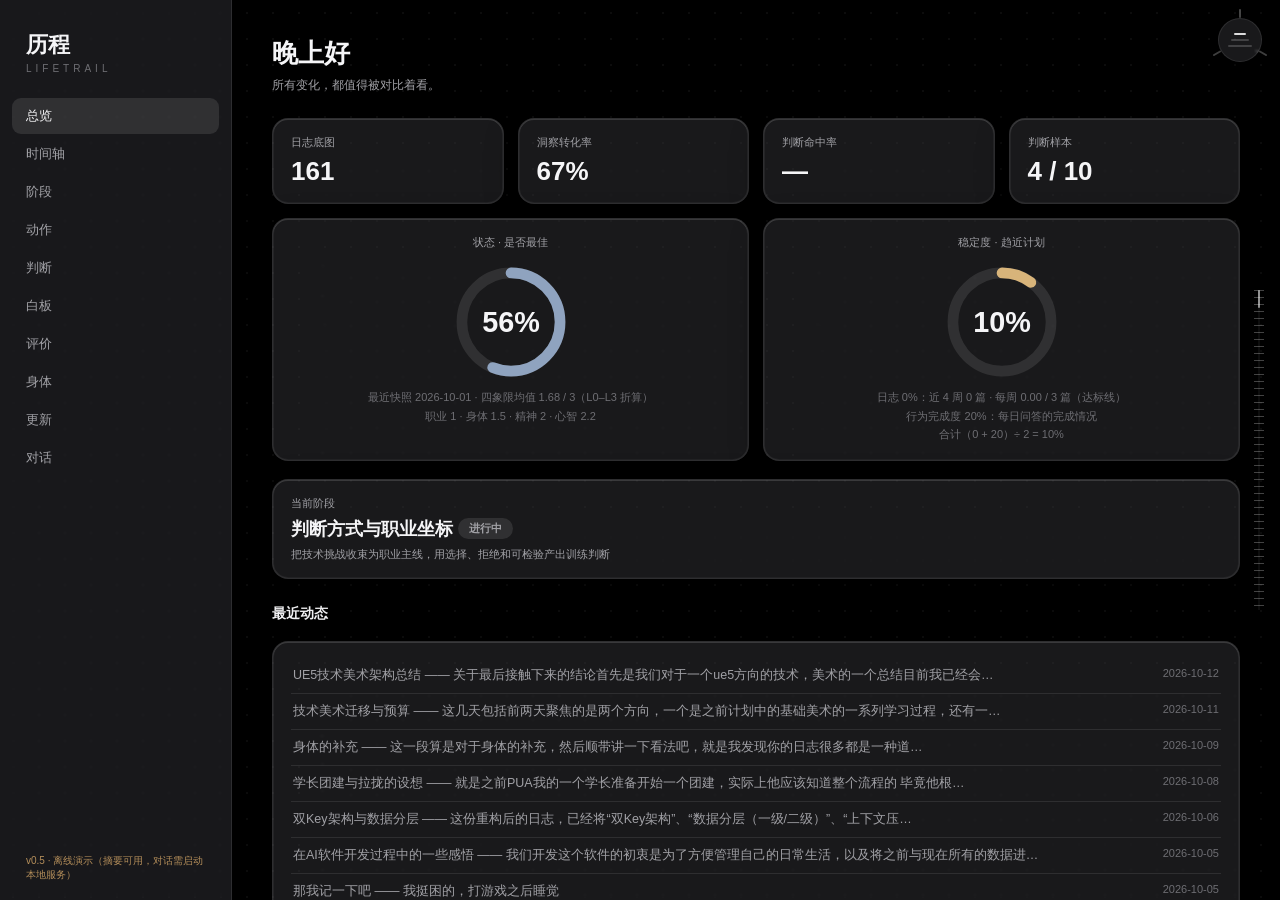
==== lifetrail-web/public/index.html @ ca753d70 "feat(日志): 新爬 2 篇入库，全站篇数 159→161 并同步索引与文档 新增 2026-10-11《技术美术迁移与预算》、2026-10-12《UE5技术美术架构总结》两篇（按库内格式重排，" ====
<!DOCTYPE html>
<html lang="zh-CN">
<head>
<meta charset="UTF-8">
<meta http-equiv="Cache-Control" content="no-cache, no-store, must-revalidate">
<meta http-equiv="Pragma" content="no-cache">
<meta http-equiv="Expires" content="0">
<title>历程 · LifeTrail</title>
<meta name="lt-token" content="__LIFETRAIL_TOKEN__">
<link rel="stylesheet" href="style.css?v=50">
</head>
<body>
<canvas class="sky-canvas" id="skyCanvas" aria-hidden="true"></canvas>
<div class="bg-shift"></div>
<div class="grid-bg"></div>
<svg width="0" height="0" style="position:absolute"><defs id="lg-defs"></defs></svg>

<div class="layout">
  <aside class="sidebar" data-glass data-radius="0" data-scale="10" data-band="22">
    <div class="brand"><h1>历程</h1><p>LIFETRAIL</p></div>
    <nav class="nav" id="nav">
      <button data-p="overview" class="on">总览</button>
      <button data-p="timeline">时间轴</button>
      <button data-p="stages">阶段</button>
      <button data-p="actions">动作</button>
      <button data-p="judgments">判断</button>
      <button data-p="plan">白板</button>
      <button data-p="review">评价</button>
      <button data-p="body">身体</button>
      <button data-p="updates">更新</button>
      <button data-p="chat">对话</button>
    </nav>
    <div class="foot">v0.5 · 纯本地数据</div>
  </aside>

  <main class="main">
    <section class="page on" id="p-overview">
      <h2 class="pt" id="greet">你好</h2>
      <p class="sub">所有变化，都值得被对比着看。</p>
      <div class="cards" style="margin-top:24px">
        <div class="card" data-glass><div class="k">日志底图</div><div class="v" id="stLogs">—</div></div>
        <div class="card" data-glass><div class="k">洞察转化率</div><div class="v" id="stAct">—</div></div>
        <div class="card" data-glass><div class="k">判断命中率</div><div class="v" id="stHit">—</div></div>
        <div class="card" data-glass><div class="k">判断样本</div><div class="v" id="stSmp">—</div></div>
      </div>
      <div class="gauges" style="margin-top:14px">
        <div class="card gauge" data-glass>
          <div class="k">状态 · 是否最佳</div>
          <div class="ring" id="ringState">—</div>
          <div class="sub" id="ringStateNote"></div>
        </div>
        <div class="card gauge" data-glass>
          <div class="k">稳定度 · 趋近计划</div>
          <div class="ring" id="ringStable">—</div>
          <div class="sub" id="ringStableNote"></div>
        </div>
      </div>
      <div class="card wide" data-glass id="stageCard"></div>
      <h3 class="sec">最近动态</h3>
      <div class="card wide" data-glass><ul class="recent" id="recent"></ul></div>
    </section>

    <section class="page" id="p-timeline">
      <h2 class="pt">时间轴</h2>
      <p class="sub">一年一格 · 点年份看大事件与年度变化（转折点见下方「全量分析」，红细刻度在「阶段」页的逐月图上）</p>
      <div class="bar">
        <button class="btn" id="btnImport" style="margin-left:auto">导入日志清单</button>
      </div>
      <div class="ruler-shell">
        <button class="scroll-arrow horizontal left" id="yearLeft" aria-label="向左查看年份"></button>
        <div class="card ruler-card" data-glass id="yearScroller"><div id="yearRuler"></div></div>
        <button class="scroll-arrow horizontal right" id="yearRight" aria-label="向右查看年份"></button>
      </div>
      <div class="legend">
        <span><i class="lg-band"></i>有记录年份（柱高=篇数）</span>
        <span><i class="lg-empty"></i>无记录年份</span>
        <span><i class="lg-now"></i>当前选中</span>
      </div>
      <div class="card wide" data-glass id="yearDetail"></div>

      <h3 class="sec">全量分析 · 8 个转折点</h3>
      <p class="sub" style="margin-bottom:12px">依据全部 <span data-lognum>161</span> 篇日志与 DLC 01–07 重排；红线＝结构性转折（有本人确认或硬事件），橙线＝过程性转折（以推断为主）。点任一条看该转折的时点、具体内容、原因与证据。</p>
      <div id="tpList" class="tp-list"></div>

      <h3 class="sec">逐条明细</h3>
      <div class="bar"><select id="yearSel"></select></div>
      <div id="timeline" class="card wide tl" data-glass></div>
    </section>

    <section class="page" id="p-stages">
      <h2 class="pt">阶段</h2>
      <div class="cards" style="margin-top:14px" id="stageStats"></div>

      <div class="card wide" data-glass>
        <div class="k" id="monthChartTitle">动态数量 · 逐月（2016–2026，左右滚动查看）</div>
        <div class="legend">
          <span><i class="lg-log"></i>日志</span>
          <span><i class="lg-act"></i>动作</span>
          <span><i class="lg-jdg"></i>判断</span>
          <span><i class="lg-tp-red"></i>转折点（红细线，可点）</span>
        </div>
        <div class="ruler-shell">
          <button class="scroll-arrow horizontal left" id="monthLeft" aria-label="向左查看月份"></button>
          <div class="chart-row">
            <div class="chart-yaxis" id="chartYAxis"></div>
            <div class="chart-scroll" id="monthScroller"><div id="chartMonthly"></div></div>
          </div>
          <button class="scroll-arrow horizontal right" id="monthRight" aria-label="向右查看月份"></button>
        </div>
      </div>

      <div class="card wide" data-glass>
        <div class="k">状态变化 · 四象限快照（L0–L3）</div>
        <div class="legend" id="snapLegend"></div>
        <div id="chartSnapshot" class="chart"></div>
        <div class="k" style="margin-top:18px">MBTI · 四维度变化（0=不偏此极，1=明显偏此极；推断）</div>
        <div class="legend" id="mbtiLegend"></div>
        <div id="chartMbti" class="chart"></div>
        <div id="mbtiNote"></div>
        <div class="k" style="margin-top:8px;color:var(--t3)">框架：Human 3.0 四象限（L0–L3）· MBTI（自我描述）。</div>
        <div id="snapBasis"></div>
      </div>

      <div class="card wide" data-glass>
        <div class="k">发展阶段模型 · <span id="stageCount">11</span> 个可核验阶段</div>
        <p class="sub" style="margin-top:6px">按 <span data-lognum>161</span> 篇原始日志与补回图片重新划分；每段列出关键证据、真正变化、尚未完成与解释边界。</p>
        <div id="stageTheory" style="margin-top:12px"></div>
      </div>

      <div class="card wide form" data-glass>
        <input id="stName" placeholder="阶段名称，如：职业定位 60 天">
        <input id="stPurpose" placeholder="这个阶段的目的（一句话）">
        <button class="btn primary" id="stAdd">建立阶段（同时结束当前阶段）</button>
      </div>
      <div id="stageList"></div>
    </section>

    <section class="page" id="p-actions">
      <h2 class="pt">动作</h2>
      <p class="sub">练手 · 做了什么，以及有没有留下可检验的痕迹</p>
      <div class="card wide form" data-glass>
        <input id="acContent" placeholder="一个可完成、有可见痕迹的动作">
        <input id="acTrace" placeholder="可见痕迹（链接 / 截图说明 / 结果一句话）">
        <input id="acSource" placeholder="来源洞察（日志 ID，可留空）" style="max-width:240px">
        <button class="btn primary" id="acAdd">记录动作</button>
      </div>
      <div id="actionList"></div>
    </section>

    <section class="page" id="p-judgments">
      <h2 class="pt">判断台账</h2>
      <p class="sub">只列有出处的“问题 / 决定 / 实际”，不做结果对错评分</p>
      <div class="card wide form" data-glass>
        <input id="jdQ" placeholder="要判断的问题">
        <input id="jdD" placeholder="我的决定">
        <input id="jdP" placeholder="预测会发生什么（先写预测，后回填结果）">
        <button class="btn primary" id="jdAdd">立一条判断</button>
      </div>
      <div id="jdList"></div>
    </section>

    <section class="page" id="p-body">
      <h2 class="pt">身体</h2>
      <p class="sub">锻炼部位、目的需求与作息 · 依据：本人 2026-10-03 确认（DLC 05）+ 2026-10-01 日志</p>

      <div class="cards" style="margin-top:24px">
        <div class="card" data-glass><div class="k">起点</div><div class="v" style="font-size:22px">2025-12</div><div class="sub" style="margin-top:4px">大转变后开始规律运动</div></div>
        <div class="card" data-glass><div class="k">当前等级</div><div class="v" style="font-size:22px">L1–L2</div><div class="sub" style="margin-top:4px">够用，未主动优化</div></div>
        <div class="card" data-glass><div class="k">作息</div><div class="v" style="font-size:22px">1 点前睡</div><div class="sub" style="margin-top:4px">睡够但偏晚</div></div>
        <div class="card" data-glass><div class="k">精力</div><div class="v" style="font-size:22px">还可以</div><div class="sub" style="margin-top:4px">不吸烟、不饮酒</div></div>
      </div>

      <div class="card wide" data-glass>
        <div class="k">锻炼部位 · 对应目标</div>
        <div style="margin-top:8px;font-size:12.5px">
          <div style="display:flex;gap:14px;padding:9px 2px;border-bottom:1px solid var(--line)">
            <b style="color:var(--t1);font-weight:600;min-width:72px">肩 · 背</b>
            <span style="color:var(--t2)">练肩膀与背部 —— 改善体态与线条</span>
          </div>
          <div style="display:flex;gap:14px;padding:9px 2px;border-bottom:1px solid var(--line)">
            <b style="color:var(--t1);font-weight:600;min-width:72px">面部</b>
            <span style="color:var(--t2)">瘦脸 —— 外观目标</span>
          </div>
          <div style="display:flex;gap:14px;padding:9px 2px">
            <b style="color:var(--t1);font-weight:600;min-width:72px">脊柱</b>
            <span style="color:var(--t2)">治好脊柱侧弯 —— 健康诉求（诊断与进度待跟踪）</span>
          </div>
        </div>
      </div>

      <div class="card wide" data-glass>
        <div class="k">常见动作</div>
        <div style="margin-top:10px;display:flex;flex-wrap:wrap;gap:8px">
          <span style="display:inline-flex;padding:5px 12px;border:1px solid var(--line-t1);border-radius:999px;font-size:12px;color:var(--t1)">飞鸟</span>
          <span style="display:inline-flex;padding:5px 12px;border:1px solid var(--line-t1);border-radius:999px;font-size:12px;color:var(--t1)">背部拉伸</span>
          <span style="display:inline-flex;padding:5px 12px;border:1px solid var(--line-t1);border-radius:999px;font-size:12px;color:var(--t1)">肱二头顺势带动背部</span>
          <span style="display:inline-flex;padding:5px 12px;border:1px solid var(--line-t1);border-radius:999px;font-size:12px;color:var(--t1)">吊单杠</span>
        </div>
        <p class="sub" style="margin-top:12px">当前频率：每天约四组飞鸟，动作偏单一。</p>
      </div>

      <div class="card wide" data-glass>
        <div class="k">目的 · 需求</div>
        <div style="margin-top:8px;font-size:12.5px">
          <div style="display:flex;gap:14px;padding:9px 2px;border-bottom:1px solid var(--line)">
            <b style="color:var(--t1);font-weight:600;min-width:72px">直接目的</b>
            <span style="color:var(--t2)">练肩背、瘦脸、改善脊柱侧弯</span>
          </div>
          <div style="display:flex;gap:14px;padding:9px 2px;border-bottom:1px solid var(--line)">
            <b style="color:var(--t1);font-weight:600;min-width:72px">根本需求</b>
            <span style="color:var(--t2)">身体目前很重要；但它处于“够用”状态，支撑不了更高强度的职业突破</span>
          </div>
          <div style="display:flex;gap:14px;padding:9px 2px">
            <b style="color:var(--t1);font-weight:600;min-width:72px">优化方向</b>
            <span style="color:var(--t2)">60 天建议（待验证）：23:30 前睡、7:30 起；运动改为飞鸟 + 深蹲 + 快走，每天 20 分钟</span>
          </div>
        </div>
      </div>

      <div class="card wide" data-glass>
        <div class="k">训练建议 · AI 建议（待本人确认）</div>
        <div style="margin-top:8px;font-size:12.5px">
          <div style="display:flex;gap:14px;padding:9px 2px;border-bottom:1px solid var(--line)">
            <b style="color:var(--t1);font-weight:600;min-width:72px">优先级</b>
            <span style="color:var(--t2)">脊柱侧弯 &gt; 肩背 &gt; 瘦脸 / 水肿 —— 健康问题排在两个外观目标之前</span>
          </div>
          <div style="display:flex;gap:14px;padding:9px 2px;border-bottom:1px solid var(--line)">
            <b style="color:var(--t1);font-weight:600;min-width:72px">脊柱</b>
            <span style="color:var(--t2)">先拍片拿到 Cobb 角，再定训练方案；2026-10-09 评论提到肩胛骨外翻右臂，可能与侧弯相关，别用“练得更多”替代诊断</span>
          </div>
          <div style="display:flex;gap:14px;padding:9px 2px;border-bottom:1px solid var(--line)">
            <b style="color:var(--t1);font-weight:600;min-width:72px">训练</b>
            <span style="color:var(--t2)">把“每天四组飞鸟”改为每周三次、以拉为主（划船 / 引体 / 面拉）、渐进加阻；保留吊单杠与背部拉伸，补深蹲与快走</span>
          </div>
          <div style="display:flex;gap:14px;padding:9px 2px;border-bottom:1px solid var(--line)">
            <b style="color:var(--t1);font-weight:600;min-width:72px">作息饮食</b>
            <span style="color:var(--t2)">水肿先降钠、早睡（23:30 前）；每餐一掌心蛋白 + 半盘蔬菜；肌酸可按 3–5 g/天补充（10-09 已提到要买）</span>
          </div>
          <div style="display:flex;gap:14px;padding:9px 2px">
            <b style="color:var(--t1);font-weight:600;min-width:72px">度量</b>
            <span style="color:var(--t2)">每周记体重 / 腰围 / 引体最大次数，用数据判断有没有效；瘦脸无局部减脂，只能整体降脂</span>
          </div>
        </div>
        <p class="sub" style="margin-top:10px">来源：2026-10-01《human3.0建议》60 天指南 + 2026-10-09《身体的补充》+ DLC05；为 AI 建议，未经本人确认，非事实。</p>
      </div>

      <div class="card wide" data-glass>
        <div class="k">待确认</div>
        <ul class="recent" style="margin-top:8px">
          <li><span>锻炼地点（家 / 健身房 / 公园）暂无记录</span></li>
          <li><span>脊柱侧弯的诊断与改善进度是否要持续跟踪</span></li>
          <li><span>作息与运动频率属动态信息，回答前需重新确认</span></li>
        </ul>
      </div>
    </section>

    <section class="page" id="p-review">
      <h2 class="pt">评价</h2>
      <p class="sub">一份不客气的体检报告 · 依据全部 <span data-lognum>161</span> 篇日志与 DLC 01–08 全量分析（AI 综合，非自评）</p>

      <h3 class="sec">最新评价 · 随日志更新</h3>
      <div id="revLatest"></div>

      <div class="rev-hero card wide" data-glass id="revHero"></div>

      <h3 class="sec">六维刻度 · 点维度切换</h3>
      <div id="revMeters"></div>

      <h3 class="sec">十年产出 · 粒子星图</h3>
      <div class="card wide rev-canvas-card">
        <canvas id="revCanvas" width="1040" height="230"></canvas>
        <div class="sub" id="revCanvasNote">每一颗粒子 = 一篇日志；横向位置 = 写下它的月份。把鼠标移进去，它们会躲开。</div>
      </div>

      <h3 class="sec">七条锐评 · 点开看全文</h3>
      <div id="revCritiques" class="rev-critiques"></div>

      <h3 class="sec">结语</h3>
      <div class="card wide rev-outro" data-glass id="revOutro"></div>
    </section>

    <section class="page" id="p-plan">
      <h2 class="pt">白板</h2>
      <p class="sub">按白板分开管理，每块白板各自存一份 md 供 AI 直接读取（<span id="boardDir">data/boards</span>）。拖动便签可换列，也可插到某一列中间——虚框停在哪就落在哪，后面的便签自动往下让；把白板标签或便签拖到下面两个区域，即可改名 / 编辑或删除；点带 ▾ 的便签展开参考要点，改动会即时写回文件。</p>

      <div class="board-bar">
        <div class="board-tabs" id="boardTabs"></div>
        <div class="board-new">
          <input id="boardNewName" placeholder="新白板名称，如：作品集白板">
          <button class="btn primary" type="button" id="boardNew">＋ 新建白板</button>
        </div>
      </div>

      <form class="bar plan-add" id="planAddForm">
        <span class="sub" id="planCount"></span>
        <input id="planNew" placeholder="新便签：写一件事，回车贴到白板上">
        <div class="drop-zone" id="dropEdit" title="把白板标签或便签拖到这里：白板改名 / 便签重命名与编辑">拖到这儿 · 重命名 / 编辑</div>
        <div class="drop-zone danger" id="dropDel" title="把白板标签或便签拖到这里：删除">拖到这儿 · 删除</div>
        <button class="btn primary" type="submit">＋ 贴上</button>
      </form>

      <div class="wall" id="planWall"></div>
    </section>

    <section class="page" id="p-updates">
      <h2 class="pt">更新</h2>
      <p class="sub">每次对站点与数据的改动索引 · 按时间倒序</p>
      <div id="updateList"></div>
    </section>

    <section class="page" id="p-chat">
      <div class="chat-head">
        <div>
          <h2 class="pt">对话</h2>
          <p class="sub">基于全部日志的证据检索、长期记忆与分析；日志中的文字只作为资料，不会被当作系统指令。</p>
        </div>
        <span class="chat-status" id="chatStatus">正在连接本地接口…</span>
      </div>

      <div class="chat-layout">
        <div class="card chat-main" data-glass>
          <div class="chat-messages" id="chatMessages"></div>
          <form class="chat-composer" id="chatForm">
            <textarea id="chatInput" rows="3" placeholder="问一段经历、寻找反复模式，或输入“记住：……”建立长期记忆"></textarea>
            <div class="chat-actions">
              <span class="sub">Enter 发送 · Shift+Enter 换行</span>
              <button class="btn" type="button" id="chatAnalyze">分析当前对话</button>
              <button class="btn primary" type="submit" id="chatSend">发送</button>
            </div>
          </form>
        </div>

        <aside class="chat-side">
          <div class="card" data-glass>
            <div class="panel-title">模型接入 <span class="badge" id="aiMode">—</span></div>
            <div class="mode-switch" id="aiModeSwitch" role="tablist" aria-label="模型开关">
              <button type="button" data-mode="off">关闭</button>
              <button type="button" data-mode="local">本地</button>
              <button type="button" data-mode="external">外接</button>
            </div>
            <p class="tiny" id="aiHint" style="margin-top:9px"></p>
            <div class="deep-off" id="deepOffRow" hidden>
              <button class="btn full" id="deepOffBtn">彻底关闭 · 卸载本地模型</button>
              <p class="tiny" id="deepOffNote"></p>
            </div>
            <div id="aiFields">
              <label>接口类型<select id="aiAdapter"><option value="responses">OpenAI Responses</option><option value="chat-completions">OpenAI-compatible</option></select></label>
              <label>接口地址<input id="aiBaseUrl" placeholder="https://api.openai.com/v1/responses"></label>
              <label>模型<input id="aiModel" placeholder="填写服务实际支持的模型 ID"></label>
              <label>API Key<input id="aiKey" type="password" autocomplete="new-password" placeholder="留空则保留已有 Key"></label>
              <p class="tiny">「本地」与「外接」各存一套，切换时互不覆盖。「关闭」后不调用任何模型，对话只返回本地日志证据。</p>
              <p class="tiny">Key 仅发给本机服务并保存在本地配置文件，不进入浏览器存储，也不会在接口响应中返回。</p>
              <button class="btn primary full" id="aiSave">保存并测试连接</button>
            </div>
          </div>
          <div class="card" data-glass>
            <div class="panel-title">长期记忆 <span class="badge" id="memoryCount">0</span></div>
            <form class="memory-add" id="memoryForm"><input id="memoryInput" placeholder="需要长期保留的事实或偏好"><button class="btn" type="submit">记住</button></form>
            <div id="memoryList" class="memory-list"></div>
          </div>
          <div class="card" data-glass>
            <div class="panel-title">模型简报 <span class="badge" id="briefLen">—</span></div>
            <p class="tiny">对话时注入给模型的精简摘要（约 1500–2500 字，取代原先 2.8 万字的整库）。模型每次回答后会自己改写它，你也可以在这里直接改。</p>
            <textarea id="briefText" class="brief-text" placeholder="载入中…"></textarea>
            <div class="chat-actions" style="margin-top:8px">
              <span class="sub" id="briefNote"></span>
              <button class="btn" type="button" id="briefSave">保存简报</button>
            </div>
          </div>
        </aside>
      </div>
    </section>
  </main>
  <div class="knob-shell">
    <i class="tick"></i><i class="tick"></i><i class="tick"></i>
    <button class="speed-knob" id="speedKnob" data-glass data-radius="22" data-band="12" data-scale="14" aria-label="背景倍速 1x / 2x / 4x / 天光主题">
      <span class="on"></span><span></span><span></span>
    </button>
  </div>
  <div class="scale-bar" id="scaleBar" role="slider" aria-label="页面滚动刻度条"
       aria-valuemin="0" aria-valuemax="100" aria-valuenow="0" tabindex="0">
    <div class="track" id="scaleTrack">
      <div class="thumb" id="scaleThumb"></div>
    </div>
  </div>
</div>

<div class="tp-mask" id="tpMask" hidden>
  <div class="tp-modal" id="tpModal">
    <button class="tp-x" id="tpClose" aria-label="关闭">×</button>
    <div id="tpBody"></div>
  </div>
</div>

<div class="modal-mask" id="noteModal" hidden>
  <div class="modal" role="dialog" aria-modal="true" aria-label="贴一张便签">
    <div class="modal-h" id="noteModalHead">贴一张便签</div>
    <label class="modal-lb" for="noteTitle">主题</label>
    <input id="noteTitle" placeholder="一句话说清这件事">
    <label class="modal-lb" for="noteBody">内容</label>
    <textarea id="noteBody" rows="6" placeholder="展开写：背景、要做的事、判断依据…（Ctrl+Enter 贴上）"></textarea>
    <div class="modal-foot">
      <span class="sub" id="noteModalHint"></span>
      <button class="btn" type="button" id="noteCancel">取消</button>
      <button class="btn primary" type="button" id="noteConfirm">贴上</button>
    </div>
  </div>
</div>

<script src="glass.js?v=9"></script>
<script src="sky.js?v=3"></script>
<script src="app.js?v=78"></script>
</body>
</html>
---- lifetrail-web/public/style.css ----
:root{
  /* ==================== 主题变量层 · 换肤只改这一段 ==================== */

  /* ---- 文字 · 三阶浓度 ---- */
  --t1:#F5F5F7;   /* 主：标题、正文 */
  --t2:#A1A1A6;   /* 次：卡片标题、说明 */
  --t3:#6E6E73;   /* 弱：标签、脚注、占位符 */

  /* ---- 底色与「黑烟玻璃」 ---- */
  --bg:#000;                        /* 页面底色 */
  --smoke:#FFF;                     /* 会呼吸的那层白烟（浓度在 .bg-shift 的 keyframes 里） */
  --grid-dot:rgba(255,255,255,.9);  /* 点阵纹理的点色（整层再乘 opacity .05） */
  --glass:rgba(60,60,66,.42);       /* 卡片 / 弹框的磨砂底 */
  --glass-side:rgba(56,56,62,.44);  /* 侧栏磨砂底 */
  --glass-deep:rgba(78,78,86,.52);  /* 更深一档的面板（倍速旋钮等） */
  --glass-deep-hover:rgba(78,78,86,.5); /* 列表行悬停时的深色磨砂底 */
  --panel:rgba(38,38,44,.9);        /* 顶在最上层的浮层（转折点弹窗） */
  --blur:blur(22px) saturate(1.3);  /* 磨砂强度（降级时用） */

  /* ---- 覆盖层基色 ----
     下面两组梯度都由一个基色派生：深色主题用白/黑，换浅色主题时
     只把 --w 改成 0,0,0、--k 改成 255,255,255，整族覆盖层一起翻过来。 */
  --w:255,255,255;
  --k:0,0,0;

  /* 白色覆盖层：数值 = 白透明度 ×100（--w-06 即 rgba(255,255,255,.06)）。
     描边、悬停、高光、内阴影的高光边都从这里取。 */
  --line:rgba(var(--w),.09);        /* 描边基准（原名保留，已有大量引用） */
  --w-025:rgba(var(--w),.025);
  --w-03:rgba(var(--w),.03);
  --w-04:rgba(var(--w),.04);
  --w-045:rgba(var(--w),.045);
  --w-05:rgba(var(--w),.05);
  --w-06:rgba(var(--w),.06);
  --w-07:rgba(var(--w),.07);
  --w-08:rgba(var(--w),.08);
  --w-09:rgba(var(--w),.09);
  --w-10:rgba(var(--w),.10);
  --w-12:rgba(var(--w),.12);
  --w-13:rgba(var(--w),.13);
  --w-14:rgba(var(--w),.14);
  --w-16:rgba(var(--w),.16);
  --w-18:rgba(var(--w),.18);
  --w-20:rgba(var(--w),.20);
  --w-22:rgba(var(--w),.22);
  --w-24:rgba(var(--w),.24);
  --w-25:rgba(var(--w),.25);
  --w-26:rgba(var(--w),.26);
  --w-28:rgba(var(--w),.28);
  --w-30:rgba(var(--w),.30);
  --w-35:rgba(var(--w),.35);
  --w-38:rgba(var(--w),.38);
  --w-40:rgba(var(--w),.40);
  --w-45:rgba(var(--w),.45);
  --w-50:rgba(var(--w),.50);
  --w-55:rgba(var(--w),.55);
  --w-80:rgba(var(--w),.80);
  --w-85:rgba(var(--w),.85);
  --w-92:rgba(var(--w),.92);
  --w-95:rgba(var(--w),.95);

  /* 黑色覆盖层：遮罩与投影 */
  --k-12:rgba(var(--k),.12);
  --k-26:rgba(var(--k),.26);
  --k-28:rgba(var(--k),.28);
  --k-30:rgba(var(--k),.30);
  --k-32:rgba(var(--k),.32);
  --k-34:rgba(var(--k),.34);
  --k-35:rgba(var(--k),.35);
  --k-42:rgba(var(--k),.42);
  --k-50:rgba(var(--k),.50);
  --k-55:rgba(var(--k),.55);
  --scrim:rgba(var(--k),.52);        /* 弹框遮罩 */
  --scrim-strong:rgba(var(--k),.62); /* 转折点弹层遮罩（更重） */

  /* ---- 半透明白（非纯白）---- */
  --line-t1:rgba(245,245,247,.18);   /* 身体页胶囊描边 */

  /* ---- 语义色（图表 / 转折点 / 状态灯 · 这些是信息编码，不是装饰）---- */
  --c-gold:#D8B47A;      /* 强调金：当前选中、评分、转折点编号 */
  --c-red:#E5484D;       /* 结构性转折 */
  --c-orange:#EE9A3A;    /* 过程性转折 */
  --c-blue:#8FA3BF;      /* 动作 / 状态环 */
  --c-brown:#B39A7D;     /* 判断 */
  --c-green:#91B79F;     /* 正常状态灯 */
  --c-sage:#7FA08A;      /* 状态折线第 4 维（灰绿） */
  --c-warn:#B48E5A;      /* 离线提示 */
  --c-muted-brown:#A7927B; /* 「尚未完成」的棕 */
  --c-on-gold:#0E0E12;   /* 金底上的深色字 */

  /* 语义色的 RGB 基色：带透明度的版本统一用 rgba(var(--c-x-rgb),α) 派生 */
  --c-gold-rgb:216,180,122;
  --c-red-rgb:229,72,77;
  --c-orange-rgb:238,154,58;
  --c-blue-rgb:143,163,191;
  --c-green-rgb:145,183,159;

  /* ---- 危险态（删除拖放区）---- */
  --c-danger-bg:rgba(255,110,110,.16);
  --c-danger-line:rgba(255,130,130,.55);
  --c-danger-on:#FFD8D8;
}

/* ==================== 主题层 · 天光（正常玻璃 + 云海背景） ====================
   :root 是默认「黑烟玻璃」主题；这里另开一组参数作为换肤用，
   由右上角倍速旋钮的第 4 档开启（切换方式：给 <html> 加 data-theme="sky"）。
   这一版是「正常玻璃」：比黑烟玻璃更中性、更透，字色提亮一档，
   背景交给 sky.js 的云海着色器。
   注：期间试过整版翻白（透亮浅色玻璃 + 深色字），亮底上偏白压不住信息，
   已按本人反馈退回这版深色玻璃。 */
html[data-theme="sky"]{
  /* 正常玻璃：中性冷调、比黑烟玻璃更透，天光透得过来 */
  --glass:rgba(44,48,56,.46);
  --glass-side:rgba(40,44,52,.48);
  --glass-deep:rgba(60,64,74,.56);
  --glass-deep-hover:rgba(60,64,74,.54);
  --panel:rgba(26,28,34,.9);
  --blur:blur(32px) saturate(1.7);

  /* 文字：深玻璃上用亮色三阶，比 :root 再提亮约 0.3 */
  --t1:#FFFFFF;   /* 主：标题、正文 */
  --t2:#C9C9CE;   /* 次：卡片标题、说明 */
  --t3:#949499;   /* 弱：标签、脚注、占位符 */
  --line-t1:rgba(255,255,255,.26);

  /* 兜底深色：拿不到 WebGL 时是深底亮字；
     呼吸白烟会冲淡云海，关掉（点阵纹理同理，见下） */
  --bg:#0E141C;
  --smoke:transparent;

  /* 覆盖层基色回到白：描边 / 悬停 / 高光与深玻璃一致 */
  --w:255,255,255;

  /* 语义色沿用 :root 的亮色原值，保持同一套信息编码、只换底色 */
  --c-gold:#D8B47A;
  --c-red:#E5484D;
  --c-orange:#EE9A3A;
  --c-blue:#8FA3BF;
  --c-brown:#B39A7D;
  --c-green:#91B79F;
  --c-sage:#7FA08A;
  --c-warn:#B48E5A;
  --c-muted-brown:#A7927B;
  --c-on-gold:#0E0E12;
  --c-gold-rgb:216,180,122;
  --c-red-rgb:229,72,77;
  --c-orange-rgb:238,154,58;
  --c-blue-rgb:143,163,191;
  --c-green-rgb:145,183,159;
}
/* 边缘的半透磨砂：玻璃中心保持通透，越靠边越泛起一层乳白（像是磨砂玻璃的磨边），
   再压一道顶部的微光。用 background-image 叠在 --glass 底色上，画在文字之下，
   不遮内容；.tp-row / .speed-knob 等在悬停时改的是 background 底色，
   这里的选择器多一层 html[...] 优先级更高，磨砂边不会被 hover 覆盖掉。
   最上一层是「阳光照到上沿」：一道 3px 的暖色高光（跟云海着色器里的太阳一样在上方），
   只有一点点，别让人看出是描边 —— 想更弱/更强就调第一层的 alpha 与 3px 那个厚度。 */
html[data-theme="sky"] .sidebar,
html[data-theme="sky"] .card,
html[data-theme="sky"] .speed-knob,
html[data-theme="sky"] .tp-row,
html[data-theme="sky"] .rev-crit,
html[data-theme="sky"] .rev-latest-past,
html[data-theme="sky"] .modal,
html[data-theme="sky"] .board-bar{
  background-image:
    /* 阳光照到的上沿：暖色细高光，太阳偏在上方，所以只压上边 */
    linear-gradient(180deg, rgba(255,208,150,.28) 0, rgba(255,208,150,0) 3px),
    /* 磨边：中心透、越靠边越乳白 */
    radial-gradient(135% 135% at 50% 50%,
      rgba(255,255,255,0) 58%,
      rgba(255,255,255,.06) 80%,
      rgba(255,255,255,.14) 100%),
    /* 顶部微光 */
    linear-gradient(180deg, rgba(255,255,255,.16), rgba(255,255,255,0) 22%);
}

/* 天光画布：固定铺满，待在 .layout 之下，被卡片玻璃当作背景折射 */
.sky-canvas{position:fixed;inset:0;z-index:0;width:100%;height:100%;
  pointer-events:none;opacity:0;visibility:hidden;transition:opacity .9s ease}
html[data-theme="sky"] .sky-canvas{opacity:1;visibility:visible}
/* 天光主题下点阵纹理在亮背景上显脏，隐去 */
html[data-theme="sky"] .grid-bg{opacity:0}

*{margin:0;padding:0;box-sizing:border-box}
body{font-family:"Microsoft YaHei UI","PingFang SC",-apple-system,sans-serif;
  color:var(--t1);background:var(--bg);height:100vh;overflow:hidden}
/* 背景黑→40% 灰（0 → 0.4 亮度）往返，2 分钟一个完整循环，正常节奏不再加停留。
   放到独立合成层上只动 opacity：直接在 body 上动 background-color 会每帧重绘整页，
   连带当前页所有 backdrop-filter 反复重算，是卡顿的主因。
   只到 0.4、不到纯白：白底越高越会把页面文字冲淡。0.5 是之前定的上限，
   但实测灰字（--t2，如「动态数量 · 逐月」这类卡片标题）在峰值时已经发虚，
   所以压到 0.4。再往上调之前，先在峰值时刻看一眼次级灰字还读不读得出来。 */
.bg-shift{position:fixed;inset:0;z-index:0;pointer-events:none;background:var(--smoke);
  opacity:0;will-change:opacity;animation:bgShift 120s ease-in-out infinite}
@keyframes bgShift{0%,100%{opacity:0}50%{opacity:.4}}

.grid-bg{position:fixed;inset:0;z-index:0;pointer-events:none;opacity:.05;
  background-image:radial-gradient(var(--grid-dot) 1px,transparent 1px);
  background-size:26px 26px}

.layout{display:flex;height:100vh;position:relative;z-index:1}
.sidebar{width:232px;flex-shrink:0;background:var(--glass-side);
  border-right:1px solid var(--line);padding:30px 0 18px;display:flex;flex-direction:column}
.brand{padding:0 26px 24px}
.brand h1{font-size:22px;font-weight:600}
.brand p{font-size:10px;letter-spacing:4px;color:var(--t3);margin-top:3px}
.nav{padding:0 12px;display:flex;flex-direction:column;gap:2px}
.nav button{all:unset;cursor:pointer;padding:9px 14px;border-radius:9px;
  font-size:13px;color:var(--t2);transition:.18s}
.nav button:hover{color:var(--t1);background:var(--w-05)}
.nav button.on{color:var(--t1);background:var(--w-10)}
.foot{margin-top:auto;padding:0 26px;font-size:10px;color:var(--t3)}

.main{flex:1;overflow-y:auto;padding:36px 40px 70px;scroll-behavior:smooth;scrollbar-width:none}
.main::-webkit-scrollbar{display:none}
.page{display:none;max-width:1040px;margin:0 auto}
.page.on{display:block;animation:fade .3s ease}
@keyframes fade{from{opacity:0;transform:translateY(6px)}}
.pt{font-size:26px;font-weight:600;margin-bottom:6px}
.sub{font-size:12px;color:var(--t2)}
.sec{font-size:14px;font-weight:600;margin:26px 0 12px}

.card{background:var(--glass);border:1px solid var(--line);border-radius:16px;
  padding:16px 18px;
  box-shadow:inset 0 1px 0 var(--w-14),
             inset 0 -1px 0 var(--w-04),
             inset 1px 0 0 var(--w-05),
             inset -1px 0 0 var(--w-05),
             0 10px 34px var(--k-32)}
.no-lg .card,.no-lg .sidebar{backdrop-filter:var(--blur)}
.cards{display:grid;grid-template-columns:repeat(4,1fr);gap:14px}
.gauges{display:grid;grid-template-columns:1fr 1fr;gap:14px}
.gauge{display:flex;flex-direction:column;align-items:center;text-align:center}
.gauge .ring{margin:8px 0 2px;line-height:0}
.gauge .sub{font-size:11px;color:var(--t3);line-height:1.7}
.card .k{font-size:11px;color:var(--t2)}
.card .v{font-size:26px;font-weight:600;margin-top:6px}
.wide{margin-top:18px}
.form{display:flex;gap:10px;flex-wrap:wrap;align-items:center}
input,textarea{flex:1;min-width:200px;background:var(--w-06);border:1px solid var(--line);
  border-radius:9px;padding:8px 12px;color:var(--t1);font-size:13px;outline:none}
input:focus,textarea:focus{border-color:var(--w-25)}
input::placeholder,textarea::placeholder{color:var(--t3)}
textarea{font:inherit;resize:vertical;line-height:1.7}

.btn{appearance:none;cursor:pointer;background:transparent;color:var(--t2);
  border:1px solid var(--w-20);border-radius:999px;
  padding:6px 16px;font-size:12px;transition:.18s}
.btn:hover{color:var(--t1);background:var(--w-08)}
.btn.primary{background:var(--w-14);color:var(--t1);border-color:transparent}
.bar{display:flex;gap:10px;margin:14px 0;justify-content:flex-end}
select{background:var(--w-06);border:1px solid var(--line);
  border-radius:9px;color:var(--t1);padding:6px 10px;font-size:12px;outline:none}

.badge{display:inline-block;font-size:11px;color:var(--t2);
  background:var(--w-10);border-radius:999px;padding:3px 11px;vertical-align:3px}
.recent{list-style:none}
.recent li{padding:9px 2px;font-size:12.5px;color:var(--t2);
  border-bottom:1px solid var(--line);display:flex;justify-content:space-between;gap:12px}
.recent li:last-child{border-bottom:none}
.recent .tag{font-size:10px;color:var(--t3);border:1px solid var(--line);
  border-radius:999px;padding:1px 8px;margin-right:10px;white-space:nowrap}
.recent .d{color:var(--t3);font-size:11px;white-space:nowrap}
.recent span:first-of-type{overflow:hidden;text-overflow:ellipsis;white-space:nowrap}

.tl .y{font-size:12px;color:var(--t3);margin:14px 0 6px;letter-spacing:1px}
.tl .y:first-child{margin-top:2px}
.tl a{display:block;color:var(--t2);text-decoration:none;font-size:13px;
  padding:5px 0 5px 16px;border-left:1px solid var(--w-12);
  position:relative;transition:.15s;cursor:default}
.tl a::before{content:"";position:absolute;left:-3px;top:11px;width:5px;height:5px;
  border-radius:50%;background:var(--w-30)}
.tl a:hover{color:var(--t1);border-left-color:var(--w-40)}
.tag{font-size:10px;color:var(--t3);border:1px solid var(--line);
  border-radius:999px;padding:1px 8px;margin-left:8px}

.row{display:flex;justify-content:space-between;gap:14px;align-items:baseline;
  padding:10px 2px;border-bottom:1px solid var(--line);font-size:13px}
.row:last-child{border-bottom:none}
.row .d{color:var(--t3);font-size:11px;white-space:nowrap}

.offline{color:var(--c-warn);font-size:10px}

/* ---- 年度刻度尺 ---- */
.ruler-shell{position:relative;margin-top:18px}
.ruler-card{padding:14px 12px 6px;overflow-x:auto;margin:0;scroll-behavior:smooth;scrollbar-width:none}
.ruler-card::-webkit-scrollbar{display:none}
.ruler-card svg{display:block;min-width:720px}
/* 年份左右切换：只剩一条极简竖线，点整块区域都生效 */
.scroll-arrow{appearance:none;border:none;background:none;padding:0;z-index:4;
  display:flex;align-items:center;justify-content:center;cursor:pointer}
.scroll-arrow::before{content:'';display:block;width:2px;height:34px;border-radius:1px;
  background:var(--w-40);transition:background .18s,transform .18s}
.scroll-arrow:hover:not(:disabled)::before{background:var(--w-92);transform:scaleY(1.12)}
.scroll-arrow:disabled{cursor:default}
.scroll-arrow:disabled::before{background:var(--w-12)}
.scroll-arrow.horizontal{position:absolute;top:50%;width:32px;height:54px;transform:translateY(-50%)}
.scroll-arrow.left{left:-16px}.scroll-arrow.right{right:-16px}
/* 刻度条：拖动即定位正文滚动位置 */
.scale-bar{position:fixed;right:16px;top:50%;transform:translateY(-50%);z-index:8;
  cursor:pointer;user-select:none;touch-action:none}
.scale-bar .track{position:relative;width:10px;height:320px}
.scale-bar .track::before{content:'';position:absolute;inset:0;
  background:repeating-linear-gradient(to bottom,var(--w-26) 0 1px,transparent 1px 7px)}
.scale-bar .track::after{content:'';position:absolute;left:50%;top:0;bottom:0;width:1px;
  background:var(--w-10);transform:translateX(-50%)}
/* 滑块：极简竖线，不再是胶囊 */
.scale-bar .thumb{position:absolute;left:50%;width:2px;height:18px;border-radius:1px;
  background:var(--w-55);transform:translate(-50%,-50%);
  transition:background .18s,transform .18s}
.scale-bar:hover .thumb{background:var(--w-95);transform:translate(-50%,-50%) scaleX(1.6)}

/* 背景倍速旋钮：三条横线由短到长、整体呈三角形，点亮条数即 1x / 2x / 4x */
.knob-shell{position:fixed;right:18px;top:18px;width:44px;height:44px;z-index:9}
/* 圆外刻度：每隔 120° 一条短线，方向与圆切线垂直（即沿半径朝外） */
.knob-shell .tick{position:absolute;left:50%;top:-9px;width:2px;height:9px;margin-left:-1px;
  border-radius:1px;background:var(--w-28);transform-origin:50% 31px}
.knob-shell .tick:nth-of-type(1){transform:rotate(0deg)}
.knob-shell .tick:nth-of-type(2){transform:rotate(120deg)}
.knob-shell .tick:nth-of-type(3){transform:rotate(240deg)}
.speed-knob{position:absolute;inset:0;z-index:1;border-radius:50%;
  appearance:none;border:1px solid var(--line);background:var(--glass);
  backdrop-filter:blur(10px);display:flex;flex-direction:column;align-items:center;
  justify-content:center;gap:4px;cursor:pointer;box-shadow:0 8px 24px var(--k-35);
  transition:background .18s,transform .35s cubic-bezier(.2,.8,.2,1)}
.speed-knob:hover{background:var(--glass-deep)}
.speed-knob span{display:block;height:2px;border-radius:2px;
  background:var(--w-18);transition:background .2s}
.speed-knob span:nth-child(1){width:12px}
.speed-knob span:nth-child(2){width:18px}
.speed-knob span:nth-child(3){width:24px}
.speed-knob span.on{background:var(--w-85)}
/* 第 4 档（天光主题）：三条横线全亮之外，内圈加一道虚线环作区分，仍是单色不抢眼 */
.speed-knob.theme::after{content:'';position:absolute;inset:6px;border-radius:50%;
  border:1px dashed var(--w-45);pointer-events:none}
.yr-hit{fill:transparent;cursor:pointer;transition:fill .15s}
.yr-hit:hover{fill:var(--w-045)}
.legend{display:flex;gap:18px;align-items:center;margin:12px 2px 4px;font-size:11px;color:var(--t2);flex-wrap:wrap}
.legend-r{margin-left:auto}
.legend i{display:inline-block;width:9px;height:9px;border-radius:3px;margin-right:6px;vertical-align:-1px}
.lg-log{background:var(--w-38)}
.lg-band{background:rgba(var(--c-blue-rgb),.7)}
.lg-empty{background:var(--w-16)}
.lg-now{background:var(--c-gold);border-radius:50%}
.lg-act{background:var(--c-blue)}
.lg-jdg{background:var(--c-brown)}
.lg-tp-red{background:var(--c-red);border-radius:1px;width:2px;height:12px;vertical-align:-2px}
/* 转折点细红线的可点热区：默认透明，否则 SVG 会按默认黑色填充成块 */
.tp-hit{fill:transparent;pointer-events:all;cursor:pointer}
.tp-hit:hover{fill:rgba(var(--c-red-rgb),.14)}

/* ---- 年份详情 ---- */
.yd-h{display:flex;align-items:center;gap:12px;flex-wrap:wrap}
.yd-h b{font-size:22px;font-weight:600;letter-spacing:.5px}
.yd-span{font-size:11px;color:var(--t3)}
.mb-row{display:flex;align-items:flex-end;gap:5px;height:50px;margin:16px 0 4px}
.mb{width:16px;border-radius:2px 2px 0 0;background:rgba(var(--c-blue-rgb),.75)}
.mb.zero{background:var(--w-08)}
.yd-sec{font-size:12px;font-weight:600;color:var(--t2);margin:20px 0 8px;
  letter-spacing:1px;padding-bottom:6px;border-bottom:1px solid var(--line)}
.yd-ev{list-style:none;display:flex;flex-direction:column;gap:9px}
.yd-ev li{font-size:12.5px;color:var(--t1);line-height:1.7;padding-left:14px;position:relative}
.yd-ev li::before{content:"";position:absolute;left:0;top:9px;width:4px;height:4px;
  border-radius:50%;background:var(--w-35)}
.yd-sum{font-size:12.5px;color:var(--t2);line-height:1.9;margin-top:2px}
.yd-insights{display:grid;grid-template-columns:repeat(3,minmax(0,1fr));gap:8px;margin-top:16px}
.yd-insights>div{padding:10px 12px;border:1px solid var(--line);border-radius:10px;
  background:var(--w-025);display:flex;flex-direction:column;gap:5px}
.yd-insights b{font-size:10.5px;color:var(--t3);font-weight:600;letter-spacing:.7px}
.yd-insights span{font-size:11.5px;color:var(--t2);line-height:1.65}

/* ---- 图表 ---- */
.chart{margin-top:10px}
.chart svg{display:block;width:100%}
.chart text{font-family:inherit}
/* 逐月柱状图：横轴铺满全部月份，像刻度尺一样左右滚动查看；
   左侧纵轴单独成列，滚动时保持不动 */
.chart-row{display:flex;align-items:flex-start;margin-top:10px}
.chart-yaxis{flex:0 0 32px;width:32px}
.chart-yaxis svg{display:block}
.chart-scroll{flex:1;min-width:0;overflow-x:auto;scroll-behavior:smooth;scrollbar-width:none}
.chart-scroll::-webkit-scrollbar{display:none}
.chart-scroll svg{display:block}

/* ---- 分段切换 ---- */
.seg{display:flex;background:var(--w-05);border:1px solid var(--line);
  border-radius:999px;padding:2px;margin-right:auto}
.seg button{all:unset;cursor:pointer;padding:4px 14px;border-radius:999px;
  font-size:11.5px;color:var(--t2);transition:.18s;white-space:nowrap}
.seg button:hover{color:var(--t1)}
.seg button.on{background:var(--w-12);color:var(--t1)}

/* ---- 发展阶段模型 ---- */
.stg{padding:11px 0;border-bottom:1px solid var(--line)}
.stg:last-child{border-bottom:none}
.stg-h{display:flex;align-items:center;gap:10px;font-size:13px}
.stg-n{display:inline-flex;align-items:center;justify-content:center;
  width:19px;height:19px;border-radius:50%;flex-shrink:0;
  border:1px solid rgba(var(--c-blue-rgb),.5);color:var(--t2);font-size:10.5px}
.stg-h b{color:var(--t1);font-weight:600}
.stg-t{color:var(--t3);font-size:11px}
.stg-c{margin-left:auto;color:var(--t3);font-size:11px;white-space:nowrap}
.stg-th{margin:6px 0 0 29px;font-size:11.5px;color:var(--t2);line-height:1.65}
.stg-th b{color:var(--t1);font-weight:600}
.stg-boundary{color:var(--t3)}
.stg-label{margin:10px 0 4px 29px;font-size:10.5px;color:var(--t3);font-weight:600;letter-spacing:.7px}
.stg-evidence{margin:0 0 2px 45px;padding:0;display:flex;flex-direction:column;gap:4px}
.stg-evidence li{font-size:11px;color:var(--t2);line-height:1.6;padding-left:2px}
.stg-open{color:var(--c-muted-brown)}

/* ---- 日志对话 ---- */
.chat-head{display:flex;justify-content:space-between;gap:18px;align-items:flex-start;margin-bottom:18px}
.chat-status{font-size:10.5px;color:var(--t3);border:1px solid var(--line);border-radius:999px;padding:5px 10px;white-space:nowrap}
.chat-status.ok{color:var(--c-green);border-color:rgba(var(--c-green-rgb),.3)}
.chat-status.warn{color:var(--c-gold);border-color:rgba(var(--c-gold-rgb),.3)}
.chat-layout{display:grid;grid-template-columns:minmax(0,1fr) 300px;gap:16px;align-items:start}
.chat-main{margin:0;padding:0;overflow:hidden;min-height:680px;display:flex;flex-direction:column}
.chat-messages{height:550px;overflow-y:auto;padding:20px;display:flex;flex-direction:column;gap:14px;
  scrollbar-width:none;scroll-behavior:smooth}
.chat-messages::-webkit-scrollbar{display:none}
.chat-empty{margin:auto;max-width:430px;text-align:center;color:var(--t3);font-size:12px;line-height:1.8}
.msg{max-width:84%;font-size:12.5px;line-height:1.75;padding:11px 13px;border-radius:14px;white-space:pre-wrap;word-break:break-word}
.msg.user{align-self:flex-end;background:rgba(var(--c-blue-rgb),.18);border:1px solid rgba(var(--c-blue-rgb),.24)}
.msg.assistant{align-self:flex-start;background:var(--w-05);border:1px solid var(--line)}
.msg-meta{display:block;color:var(--t3);font-size:9.5px;margin-bottom:4px}
.msg-sources{margin-top:9px;padding-top:8px;border-top:1px solid var(--line);font-size:10.5px;color:var(--t3)}
.msg-sources details{margin-top:4px}.msg-sources summary{cursor:pointer;color:var(--t2)}
.source-item{margin-top:6px;line-height:1.6}.source-item b{color:var(--t2)}
.chat-composer{border-top:1px solid var(--line);padding:14px;background:var(--k-12)}
.chat-composer textarea{width:100%;min-height:74px}
.chat-actions{display:flex;align-items:center;justify-content:flex-end;gap:9px;margin-top:8px}.chat-actions .sub{margin-right:auto}
.chat-side{display:flex;flex-direction:column;gap:16px}.chat-side .card{margin:0}
.panel-title{font-size:12px;font-weight:600;margin-bottom:12px}.panel-title .badge{margin-left:5px}
.chat-side label{display:flex;flex-direction:column;gap:5px;color:var(--t2);font-size:10.5px;margin-top:10px}
.chat-side input,.chat-side select{width:100%;min-width:0}.tiny{font-size:9.5px;color:var(--t3);line-height:1.6;margin:10px 0}
.full{width:100%}.memory-add{display:flex;gap:6px}.memory-add input{min-width:0}
.mode-switch{display:flex;gap:2px;padding:3px;border-radius:10px;background:var(--w-06);border:1px solid var(--line)}
.mode-switch button{all:unset;flex:1;text-align:center;padding:6px 0;border-radius:7px;cursor:pointer;
  font-size:11px;color:var(--t2);transition:.18s}
.mode-switch button:hover{color:var(--t1);background:var(--w-05)}
.mode-switch button.on{background:var(--w-13);color:var(--t1);font-weight:600}
#aiFields.off{opacity:.4;pointer-events:none}
/* 与 .btn / 卡片同一套中性灰白，不用强调色 */
.deep-off{margin-top:10px;padding:10px;border-radius:10px;
  border:1px solid var(--line);background:var(--w-05)}
.deep-off .btn{font-size:11px;padding:7px 0}
.deep-off.on{background:var(--w-09)}
.deep-off.on .btn{background:var(--w-14);color:var(--t1);border-color:transparent}
.deep-off .tiny{margin-top:7px;line-height:1.55}
.brief-text{width:100%;min-width:0;min-height:170px;max-height:340px;font-size:11px;line-height:1.62;font-family:ui-monospace,Consolas,monospace}
#briefNote{margin-right:auto;font-size:9.5px}
.memory-list{margin-top:10px;display:flex;flex-direction:column;gap:7px}
.memory-item{border-top:1px solid var(--line);padding-top:7px;display:flex;gap:7px;align-items:flex-start}
.memory-item span{font-size:10.5px;color:var(--t2);line-height:1.55;flex:1}.memory-del{all:unset;color:var(--t3);cursor:pointer;font-size:14px}
.memory-del:hover{color:var(--t1)}

/* ---- 全量分析 · 转折点列表 ---- */
.tp-list{display:flex;flex-direction:column;gap:8px;margin-bottom:22px}
.tp-row{all:unset;cursor:pointer;display:flex;align-items:center;gap:14px;
  background:var(--glass);border:1px solid var(--line);border-radius:14px;
  padding:12px 16px;transition:.18s;
  box-shadow:inset 0 1px 0 var(--w-12),0 8px 26px var(--k-28)}
.tp-row:hover{background:var(--glass-deep-hover);transform:translateX(2px)}
.tp-row.tier-red{box-shadow:inset 3px 0 0 rgba(var(--c-red-rgb),.8),inset 0 1px 0 var(--w-12),0 8px 26px var(--k-28)}
.tp-row.tier-orange{box-shadow:inset 3px 0 0 rgba(var(--c-orange-rgb),.8),inset 0 1px 0 var(--w-12),0 8px 26px var(--k-28)}
.tp-no{font-size:13px;font-weight:600;color:var(--c-gold);letter-spacing:1px;
  border:1px solid rgba(var(--c-gold-rgb),.4);border-radius:9px;padding:2px 8px;flex-shrink:0}
.tp-row.tier-red .tp-no{color:var(--c-red);border-color:rgba(var(--c-red-rgb),.5)}
.tp-row.tier-orange .tp-no{color:var(--c-orange);border-color:rgba(var(--c-orange-rgb),.5)}
.tp-at{font-size:10px;font-weight:400;font-style:normal;color:var(--t3);
  margin-left:8px;border:1px solid var(--line);border-radius:6px;padding:1px 6px}
.tp-main{display:flex;flex-direction:column;gap:4px;flex:1;min-width:0}
.tp-main b{font-size:13.5px;color:var(--t1);font-weight:600}
.tp-main i{font-size:11px;color:var(--t2);font-style:normal;line-height:1.6}
.tp-go{font-size:11px;color:var(--t3);white-space:nowrap;flex-shrink:0}
.tp-row.tier-red:hover .tp-go{color:var(--c-red)}
.tp-row.tier-orange:hover .tp-go{color:var(--c-orange)}

/* ---- 转折点弹层 ---- */
.tp-mask{position:fixed;inset:0;z-index:30;background:var(--scrim-strong);
  backdrop-filter:blur(6px);display:flex;align-items:center;justify-content:center;padding:34px 22px}
.tp-mask[hidden]{display:none}
.tp-modal{position:relative;width:min(660px,94vw);max-height:82vh;overflow-y:auto;
  background:var(--panel);border:1px solid var(--line);border-radius:18px;
  padding:26px 28px 22px;scrollbar-width:none;
  box-shadow:inset 0 1px 0 var(--w-14),0 24px 70px var(--k-50)}
.tp-modal::-webkit-scrollbar{display:none}
.tp-x{all:unset;cursor:pointer;position:absolute;top:12px;right:16px;
  font-size:20px;line-height:1;color:var(--t3);padding:4px 6px}
.tp-x:hover{color:var(--t1)}
.tp-kicker{font-size:11px;color:var(--c-gold);letter-spacing:1px}
.tp-kicker.tier-red{color:var(--c-red)}
.tp-kicker.tier-orange{color:var(--c-orange)}
.tp-h{font-size:19px;font-weight:600;margin:8px 0 18px;color:var(--t1);line-height:1.4}
.tp-block{margin-bottom:16px}
.tp-block b{display:block;font-size:11px;color:var(--t2);margin-bottom:6px}
.tp-block p{font-size:13px;color:var(--t1);line-height:1.85;opacity:.92}
.tp-block ul{list-style:none;display:flex;flex-direction:column;gap:6px}
.tp-block li{font-size:11.5px;color:var(--t2);line-height:1.7;padding-left:12px;position:relative}
.tp-block li::before{content:'';position:absolute;left:0;top:8px;width:4px;height:4px;
  border-radius:50%;background:rgba(var(--c-gold-rgb),.7)}
.tp-foot{margin-top:20px;padding-top:12px;border-top:1px solid var(--line);
  font-size:10.5px;color:var(--t3);line-height:1.7}

@media(max-width:760px){
  .sidebar{width:164px}.main{padding:28px 24px 70px}.chat-layout{grid-template-columns:1fr}
  .chat-main{min-height:560px}.chat-messages{height:430px}.scale-bar{right:8px}
  .yd-insights{grid-template-columns:1fr}
  .stg-h{align-items:flex-start;flex-wrap:wrap}
  .stg-c{margin-left:29px}
  .rev-hero-in{flex-direction:column;align-items:flex-start}
  .rev-crit-h{flex-wrap:wrap}
  .rev-hit{margin-left:31px}
}

/* ---- 评价 · 一份不客气的体检报告 ---- */
.rev-tilt{transition:transform .28s cubic-bezier(.2,.8,.2,1);will-change:transform}

/* 分数环：入场时从满圈收到目标刻度 */
.rev-ring{display:block;flex-shrink:0}
.rev-ring-arc{stroke-dashoffset:var(--off);animation:revRingIn 1.1s cubic-bezier(.2,.8,.2,1) both}
@keyframes revRingIn{from{stroke-dashoffset:326.7}to{stroke-dashoffset:var(--off)}}

/* 综合评级 */
.rev-hero-in{display:flex;align-items:center;gap:26px}
.rev-kicker{font-size:10.5px;color:var(--t3);letter-spacing:1px}
.rev-score{font-size:40px;font-weight:600;line-height:1.1;margin-top:6px}
.rev-score span{font-size:13px;color:var(--t3);font-weight:400}
.rev-score em{font-size:15px;color:var(--c-gold);font-style:normal;font-weight:600;margin-left:10px;
  border:1px solid rgba(var(--c-gold-rgb),.4);border-radius:8px;padding:2px 9px;vertical-align:5px}
.rev-line{font-size:12.5px;color:var(--t2);line-height:1.9;margin-top:10px;max-width:640px}
.rev-facts{display:flex;flex-wrap:wrap;gap:22px;margin-top:16px}
.rev-facts span{font-size:11px;color:var(--t3);display:flex;align-items:baseline;gap:7px}
.rev-facts b{font-size:17px;color:var(--t1);font-weight:600}

/* 维度切换按钮 */
.rev-dims{display:flex;flex-wrap:wrap;gap:9px;margin-bottom:12px}
.rev-dim{appearance:none;cursor:pointer;background:transparent;color:var(--t2);
  border:1px solid var(--w-18);border-radius:999px;padding:6px 15px;font-size:12px;
  transition:.18s;font-family:inherit}
.rev-dim:hover{color:var(--t1);background:var(--w-07)}
.rev-dim.on{color:var(--c-on-gold);background:var(--c-gold);border-color:transparent;font-weight:600}

/* 维度刻度 */
.rev-meter-head{display:flex;align-items:center;gap:24px}
.rev-meter-info{flex:1;min-width:0}
.rev-meter-info b{display:block;font-size:17px;font-weight:600;color:var(--t1)}
.rev-word{display:block;font-size:12px;color:var(--c-gold);margin-top:5px}
.rev-dim-text{font-size:13px;color:var(--t2);line-height:2;margin-top:16px}

/* 刻度条：30 格细竖线，逐格亮起 */
.rev-scale{display:flex;align-items:center;gap:3px;margin-top:14px;height:18px}
.rev-scale i{display:block;width:2px;height:16px;border-radius:1px;
  background:var(--w-13);transform-origin:50% 100%}
.rev-scale i.on{animation:revTick .45s cubic-bezier(.2,.8,.2,1) both}
@keyframes revTick{
  from{background:var(--w-13);transform:scaleY(.45)}
  to{background:var(--c-gold);transform:scaleY(1)}
}
.rev-scale-end{font-size:9px;color:var(--t3);margin-left:7px}

/* 锐评卡片 */
.rev-critiques{display:flex;flex-direction:column;gap:12px}
.rev-crit{position:relative;cursor:pointer;background:var(--glass);border:1px solid var(--line);
  border-radius:16px;padding:16px 18px;
  box-shadow:inset 0 1px 0 var(--w-13),0 10px 30px var(--k-30)}
.rev-crit:hover{border-color:var(--w-22)}
.rev-crit-h{display:flex;align-items:center;gap:14px}
.rev-crit-no{font-size:13px;font-weight:600;color:var(--c-gold);letter-spacing:1px;flex-shrink:0;
  border:1px solid rgba(var(--c-gold-rgb),.4);border-radius:9px;padding:2px 8px}
.rev-crit-t{flex:1;min-width:0}
.rev-crit-t b{display:block;font-size:14.5px;font-weight:600;color:var(--t1);line-height:1.5}
.rev-crit-t i{font-size:11px;color:var(--t2);font-style:normal;line-height:1.6}
.rev-hit{font-size:11px;color:var(--c-red);white-space:nowrap;flex-shrink:0;
  border:1px solid rgba(var(--c-red-rgb),.35);border-radius:999px;padding:3px 11px}
.rev-crit-scale{margin-top:2px}
.rev-crit-scale .rev-scale{margin-top:10px;height:14px}
.rev-crit-scale .rev-scale i{height:12px;background:rgba(var(--c-red-rgb),.16)}
.rev-crit-scale .rev-scale i.on{animation:revTickRed .45s cubic-bezier(.2,.8,.2,1) both}
@keyframes revTickRed{
  from{background:rgba(var(--c-red-rgb),.16);transform:scaleY(.45)}
  to{background:var(--c-red);transform:scaleY(1)}
}
.rev-crit-body{max-height:0;overflow:hidden;transition:max-height .55s cubic-bezier(.2,.8,.2,1),opacity .35s;opacity:0}
.rev-crit.open .rev-crit-body{max-height:1400px;opacity:1;margin-top:12px}
.rev-crit-body p{font-size:12.5px;color:var(--t2);line-height:2;margin-bottom:10px}
.rev-crit-ev{border-top:1px solid var(--line);padding-top:10px;margin-top:4px}
.rev-crit-ev b{display:block;font-size:10.5px;color:var(--t3);letter-spacing:.7px;margin-bottom:6px}
.rev-crit-ev ul{list-style:none;display:flex;flex-direction:column;gap:5px}
.rev-crit-ev li{font-size:11px;color:var(--t3);line-height:1.7;padding-left:12px;position:relative}
.rev-crit-ev li::before{content:"";position:absolute;left:0;top:8px;width:4px;height:4px;
  border-radius:50%;background:rgba(var(--c-gold-rgb),.6)}
.rev-more{display:block;font-size:11px;color:var(--t3);margin-top:10px;text-align:right}
.rev-crit:hover .rev-more{color:var(--c-gold)}

/* 粒子星图 */
.rev-canvas-card{padding:12px}
#revCanvas{display:block;width:100%;height:230px;cursor:crosshair;border-radius:10px}

/* 结语 */
.rev-outro p{font-size:13px;color:var(--t2);line-height:2.05;margin-bottom:12px}
.rev-outro p:last-child{margin-bottom:0;color:var(--t1)}

/* 最新评价 · 随日志更新的动态评语 */
#revLatest{margin-bottom:14px}
.rev-latest{border-left:2px solid var(--c-gold)}
.rev-latest-h{display:flex;align-items:center;gap:10px;flex-wrap:wrap}
.rev-latest-tag{font-size:10px;letter-spacing:1px;color:var(--c-on-gold);background:var(--c-gold);
  border-radius:999px;padding:2px 9px;font-weight:600}
.rev-latest-h b{font-size:13px;color:var(--t1);font-weight:600}
.rev-latest-since{font-size:11px;color:var(--t3);line-height:1.7}
.rev-latest-verdict{font-size:12.5px;color:var(--t2);line-height:2;margin-top:12px}
.rev-watch{margin-top:14px;border-top:1px solid var(--line);padding-top:12px}
.rev-watch b{display:block;font-size:10.5px;color:var(--c-gold);letter-spacing:.7px;margin-bottom:8px}
.rev-watch ul{list-style:none;display:flex;flex-direction:column;gap:7px}
.rev-watch li{font-size:12px;color:var(--t2);line-height:1.8;padding-left:13px;position:relative}
.rev-watch li::before{content:"";position:absolute;left:0;top:9px;width:4px;height:4px;
  border-radius:50%;background:rgba(var(--c-gold-rgb),.6)}
.rev-latest-past{margin-top:6px;border:1px solid var(--line);border-radius:14px;
  background:var(--glass);padding:4px 16px}
.rev-latest-row{display:flex;gap:12px;align-items:baseline;padding:9px 0;border-bottom:1px solid var(--line)}
.rev-latest-row:last-child{border-bottom:0}
.rev-latest-row b{font-size:11.5px;color:var(--t1);font-weight:600;flex-shrink:0}
.rev-latest-row span{font-size:11px;color:var(--t3);line-height:1.7}

@media(prefers-reduced-motion:reduce){
  .rev-ring-arc{animation:none}
  .rev-scale i.on{animation:none;background:var(--c-gold)}
  .rev-crit-scale .rev-scale i.on{animation:none;background:var(--c-red)}
  .rev-tilt{transition:none}
}

/* ============ 计划白板 · 自由便签墙 ============ */
.board-bar{display:flex;flex-wrap:wrap;gap:10px;align-items:center;margin:16px 0 4px;
  padding:10px 12px;border:1px solid var(--line);border-radius:16px;background:var(--glass);
  box-shadow:inset 0 1px 0 var(--w-10)}
.board-tabs{display:flex;flex-wrap:wrap;gap:6px;flex:1;min-width:0}
.board-tab{all:unset;cursor:pointer;display:flex;align-items:center;gap:7px;max-width:260px;
  padding:6px 10px 6px 13px;border-radius:999px;border:1px solid var(--line);
  font-size:12px;color:var(--t2);transition:.18s;user-select:none;-webkit-user-select:none}
.board-tab:hover{color:var(--t1);background:var(--w-06)}
.board-tab.on{color:var(--t1);background:var(--w-14);border-color:transparent}
.bt-name{overflow:hidden;text-overflow:ellipsis;white-space:nowrap}
.bt-n{font-size:10px;color:var(--t3)}
.board-tab.on .bt-n{color:var(--t2)}
.board-new{display:flex;gap:8px;align-items:center;flex-shrink:0}
.board-new input{flex:0 1 190px;min-width:140px}
/* 拖放区：把白板标签或便签拖过来，落到哪个区就执行哪个动作 */
.drop-zone{flex-shrink:0;display:flex;align-items:center;justify-content:center;cursor:default;
  padding:7px 12px;border-radius:10px;border:1px dashed var(--line);
  font-size:11px;color:var(--t3);white-space:nowrap;transition:background .16s,border-color .16s,color .16s}
.drop-zone.armed{border-color:var(--w-30);color:var(--t2)}
.drop-zone.over{background:var(--w-12);border-color:var(--w-45);color:var(--t1)}
.drop-zone.danger.over{background:var(--c-danger-bg);border-color:var(--c-danger-line);color:var(--c-danger-on)}
/* 正在被拖的标签淡下去，提示它是个「可放下」的物件 */
.board-tab.dragging{opacity:.45;cursor:grabbing}
.plan-add{align-items:center;flex-wrap:wrap}
.plan-add #planCount{flex-shrink:0;white-space:nowrap;margin-right:auto;overflow:hidden;
  text-overflow:ellipsis;max-width:100%}
.wall{display:flex;gap:16px;align-items:flex-start}
.wall-col{flex:1;min-width:0;display:flex;flex-direction:column;gap:16px;
  border-radius:18px;padding:10px;transition:background .18s}
.wall-col.over{background:var(--w-06)}

.note{position:relative;background:var(--w-07);border:1px solid var(--line);
  border-radius:14px;padding:14px 15px;cursor:grab;
  box-shadow:inset 0 1px 0 var(--w-13),0 8px 24px var(--k-26);
  transition:transform .18s,box-shadow .18s,opacity .18s}
/* 拖动期间临时禁选：只在这一刻生效，松手即恢复，便签正文平时照样能选中复制 */
body.dragging,body.dragging .note,body.dragging .note *{user-select:none;-webkit-user-select:none}
/* 用 nth-of-type 而不是 nth-child：拖拽插入的 .note-ghost 是 div，
   按 nth-child 算会把它数进去，后面的便签会在拖动过程中来回翻倾角 */
.wall-col .note:nth-of-type(odd){transform:rotate(-1.1deg)}
.wall-col .note:nth-of-type(even){transform:rotate(1deg)}
.wall .note:hover{transform:rotate(0) translateY(-2px);
  box-shadow:inset 0 1px 0 var(--w-16),0 14px 32px var(--k-34)}
.wall .note.dragging{position:fixed;z-index:60;cursor:grabbing;pointer-events:none;
  transform:rotate(2.2deg) scale(1.03);opacity:.95;
  box-shadow:inset 0 1px 0 var(--w-18),0 22px 48px var(--k-50)}
/* 拖拽时插在落点上的占位块：与被拖便签等高，撑开一段空位，
   后面的便签就自动往下让——松手便签落在这儿 */
.note-ghost{border-radius:14px;border:1px dashed var(--w-24);
  background:var(--w-03);pointer-events:none;animation:ghostIn .15s ease}
@keyframes ghostIn{from{opacity:0;transform:scaleY(.92)}to{opacity:1;transform:none}}
.note.done{opacity:.45}
.note.done .note-t{text-decoration:line-through}
/* 刚贴上的便签闪一下：它落在列底部、常在视口外，不闪一下会像「点了没反应」 */
.note.fresh{animation:noteFresh 1.6s ease}
@keyframes noteFresh{
  0%{box-shadow:0 0 0 2px var(--w-80),0 10px 26px var(--k-42);opacity:.55}
  30%{opacity:1}
  100%{box-shadow:inset 0 1px 0 var(--w-13),0 8px 24px var(--k-26)}
}
.note-top{display:flex;align-items:center;gap:9px}
.note-t{flex:1;font-size:13px;font-weight:600;line-height:1.5}
.note-check{all:unset;cursor:pointer;flex-shrink:0;width:16px;height:16px;border-radius:999px;
  border:1px solid var(--w-28);color:var(--t1);font-size:10px;
  text-align:center;line-height:15px;transition:.18s}
.note-check:hover{border-color:var(--w-50)}
.note.done .note-check{background:var(--w-20);border-color:transparent}
.note-b{font-size:12px;color:var(--t2);line-height:1.8;margin-top:8px;white-space:pre-line}
.note-tags{display:flex;flex-wrap:wrap;gap:6px;margin-top:10px}
.note-tag{font-size:10px;color:var(--t3);border:1px solid var(--line);
  border-radius:999px;padding:2px 8px;white-space:nowrap}

/* 可展开的便签：点便签本体展开参考要点（拖拽不触发） */
.note.openable{cursor:pointer}
.note-caret{flex-shrink:0;color:var(--t3);font-size:10px;transition:transform .18s}
.note.open .note-caret{transform:rotate(180deg)}
.note-open{margin-top:10px;padding-top:10px;border-top:1px solid var(--line)}
.note-lb{font-size:10px;color:var(--t3);margin:10px 0 5px}
.note-lb:first-child{margin-top:0}
.note-pts{margin:0;padding-left:16px}
.note-pts li{font-size:12px;color:var(--t2);line-height:1.8}
.note-more{font-size:12px;color:var(--t2);line-height:1.8;
  border-left:2px solid var(--line);padding-left:10px}

@media(max-width:820px){
  .wall{flex-direction:column}
  .wall-col{width:100%}
}

/* ---- 贴便签弹框：主题 + 内容 ---- */
.modal-mask{position:fixed;inset:0;z-index:100;display:flex;align-items:center;justify-content:center;
  padding:20px;background:var(--scrim);backdrop-filter:blur(8px);animation:fade .18s ease}
.modal-mask[hidden]{display:none}
.modal{width:min(540px,94vw);max-height:86vh;overflow-y:auto;display:flex;flex-direction:column;gap:6px;
  background:var(--glass);border:1px solid var(--line);border-radius:16px;padding:20px 22px;
  box-shadow:inset 0 1px 0 var(--w-14),0 24px 70px var(--k-55)}
.modal-h{font-size:15px;font-weight:600;margin-bottom:6px}
.modal-lb{font-size:11px;color:var(--t3);margin-top:8px}
.modal input,.modal textarea{flex:none;width:100%;min-width:0}
.modal textarea{resize:vertical;min-height:120px}
.modal-foot{display:flex;align-items:center;gap:10px;margin-top:16px}
.modal-foot .sub{margin-right:auto;color:var(--t3)}
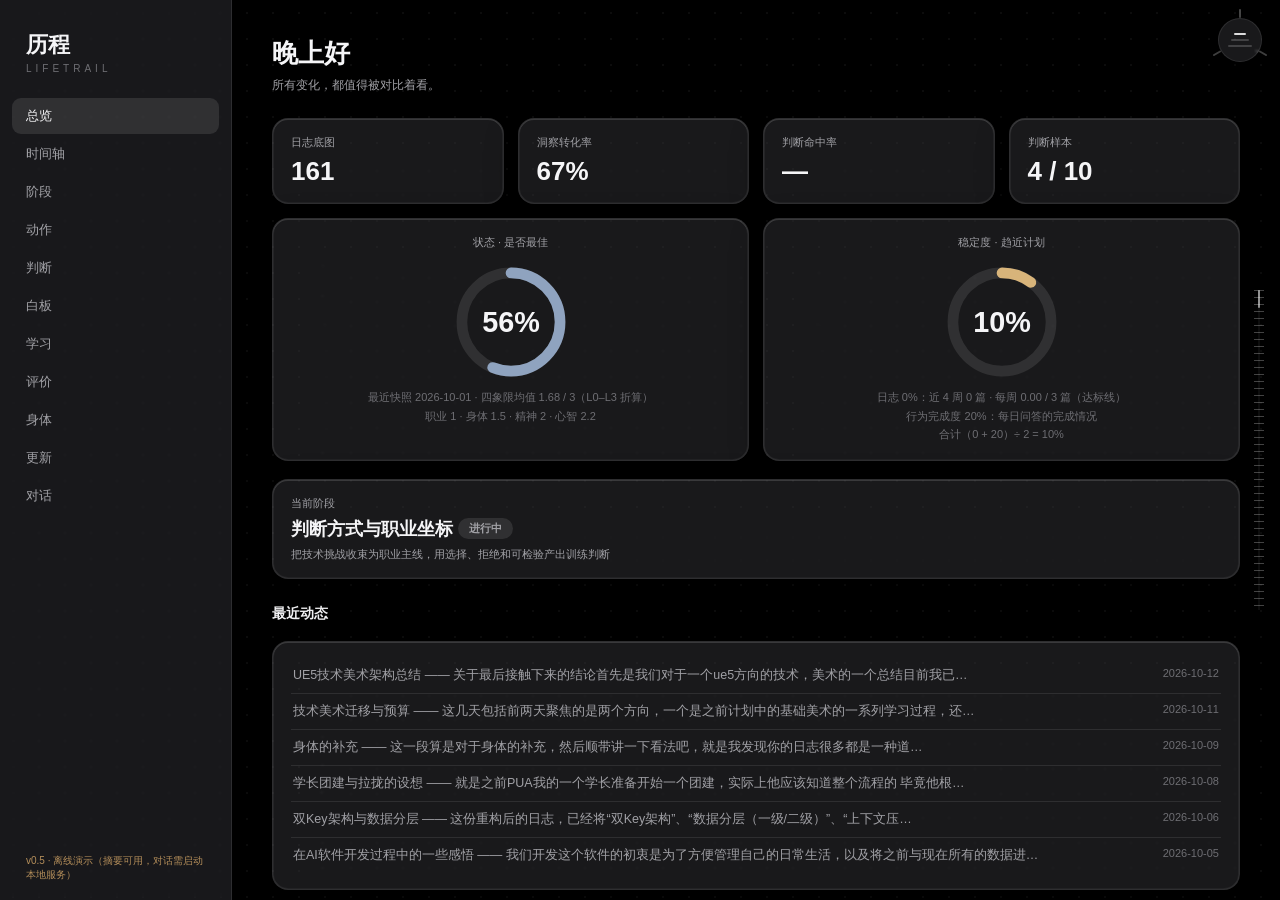
==== commit 04475e04: "新增「学习」页（前后端分离） 内容为后端知识库：data/learning.json 存索引、data/learning/<file>.md 每条路线一份正文（md 是内容源）；后端仅加只读接口 GE" ====
--- a/lifetrail-web/public/index.html
+++ b/lifetrail-web/public/index.html
@@ -7,7 +7,7 @@
 <meta http-equiv="Expires" content="0">
 <title>历程 · LifeTrail</title>
 <meta name="lt-token" content="__LIFETRAIL_TOKEN__">
-<link rel="stylesheet" href="style.css?v=50">
+<link rel="stylesheet" href="style.css?v=51">
 </head>
 <body>
 <canvas class="sky-canvas" id="skyCanvas" aria-hidden="true"></canvas>
@@ -25,6 +25,7 @@
       <button data-p="actions">动作</button>
       <button data-p="judgments">判断</button>
       <button data-p="plan">白板</button>
+      <button data-p="learn">学习</button>
       <button data-p="review">评价</button>
       <button data-p="body">身体</button>
       <button data-p="updates">更新</button>
@@ -300,6 +301,13 @@
       </form>
 
       <div class="wall" id="planWall"></div>
+    </section>
+
+    <section class="page" id="p-learn">
+      <h2 class="pt">学习</h2>
+      <p class="sub">待迁移与要补的知识 · 累积式路线库，每步都挂回日志出处（随日志更新）</p>
+      <div class="card wide" data-glass id="learnIntro"></div>
+      <div class="card wide" data-glass id="learnTracks"></div>
     </section>
 
     <section class="page" id="p-updates">
@@ -409,6 +417,6 @@
 
 <script src="glass.js?v=9"></script>
 <script src="sky.js?v=3"></script>
-<script src="app.js?v=78"></script>
+<script src="app.js?v=79"></script>
 </body>
 </html>
--- a/lifetrail-web/public/style.css
+++ b/lifetrail-web/public/style.css
@@ -630,6 +630,30 @@
   .rev-tilt{transition:none}
 }
 
+/* ============ 学习 · 累积式路线库 ============ */
+.ln-track{padding:20px 0;border-top:1px solid var(--line)}
+.ln-track:first-child{border-top:0;padding-top:6px}
+.ln-head{display:flex;align-items:center;gap:10px;flex-wrap:wrap}
+.ln-name{font-size:15px;color:var(--t1);font-weight:600}
+.ln-status{font-size:10.5px;letter-spacing:.5px;border-radius:999px;padding:2px 9px;
+  border:1px solid var(--line-t1);color:var(--t2)}
+.ln-status.doing{color:var(--c-gold);border-color:rgba(var(--c-gold-rgb),.5)}
+.ln-status.done{color:var(--c-green);border-color:rgba(var(--c-green-rgb),.5)}
+.ln-pct{margin-left:auto;font-size:12px;color:var(--t3);font-variant-numeric:tabular-nums}
+.ln-bar{height:4px;border-radius:999px;background:var(--w-10);overflow:hidden;margin:10px 0 14px}
+.ln-bar i{display:block;height:100%;border-radius:999px;background:var(--c-gold);transition:width .5s}
+.ln-goal{font-size:12.5px;color:var(--t2);line-height:1.9}
+.ln-steps{list-style:none;margin:12px 0 0;display:flex;flex-direction:column;gap:8px}
+.ln-step{font-size:12.5px;color:var(--t2);line-height:1.8;padding-left:24px;position:relative}
+.ln-step::before{content:"";position:absolute;left:0;top:5px;width:12px;height:12px;
+  border-radius:50%;border:1px solid var(--line-t1)}
+.ln-step.done{color:var(--t3)}
+.ln-step.done::before{border-color:rgba(var(--c-green-rgb),.6);background:rgba(var(--c-green-rgb),.35)}
+.ln-step.doing::before{border-color:rgba(var(--c-gold-rgb),.7);
+  background:conic-gradient(var(--c-gold) 50%,transparent 50%)}
+.ln-cols{display:grid;grid-template-columns:1fr 1fr;gap:0 28px;margin-top:6px}
+@media(max-width:680px){.ln-cols{grid-template-columns:1fr;gap:0}}
+
 /* ============ 计划白板 · 自由便签墙 ============ */
 .board-bar{display:flex;flex-wrap:wrap;gap:10px;align-items:center;margin:16px 0 4px;
   padding:10px 12px;border:1px solid var(--line);border-radius:16px;background:var(--glass);
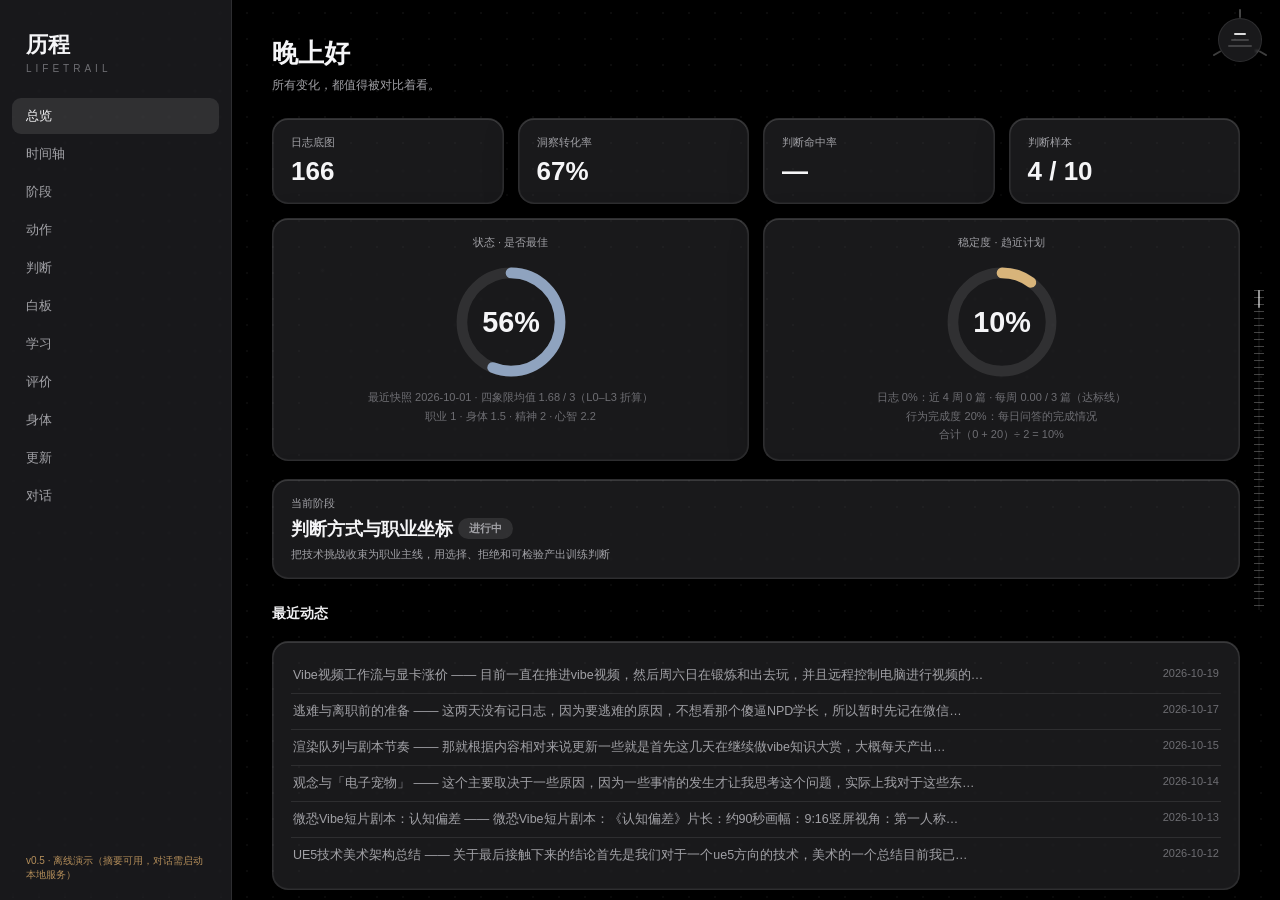
==== commit 74d10322: "更新日志：新爬 5 篇入库，全站 161 → 166 新增 2026-10-13/14/15/17/19 五篇（10 个重爬文件里另 5 篇库内已有）。索引层：日志全量索引 166（2026×65、评" ====
--- a/lifetrail-web/public/index.html
+++ b/lifetrail-web/public/index.html
@@ -80,7 +80,7 @@
       <div class="card wide" data-glass id="yearDetail"></div>
 
       <h3 class="sec">全量分析 · 8 个转折点</h3>
-      <p class="sub" style="margin-bottom:12px">依据全部 <span data-lognum>161</span> 篇日志与 DLC 01–07 重排；红线＝结构性转折（有本人确认或硬事件），橙线＝过程性转折（以推断为主）。点任一条看该转折的时点、具体内容、原因与证据。</p>
+      <p class="sub" style="margin-bottom:12px">依据全部 <span data-lognum>166</span> 篇日志与 DLC 01–07 重排；红线＝结构性转折（有本人确认或硬事件），橙线＝过程性转折（以推断为主）。点任一条看该转折的时点、具体内容、原因与证据。</p>
       <div id="tpList" class="tp-list"></div>
 
       <h3 class="sec">逐条明细</h3>
@@ -124,7 +124,7 @@
 
       <div class="card wide" data-glass>
         <div class="k">发展阶段模型 · <span id="stageCount">11</span> 个可核验阶段</div>
-        <p class="sub" style="margin-top:6px">按 <span data-lognum>161</span> 篇原始日志与补回图片重新划分；每段列出关键证据、真正变化、尚未完成与解释边界。</p>
+        <p class="sub" style="margin-top:6px">按 <span data-lognum>166</span> 篇原始日志与补回图片重新划分；每段列出关键证据、真正变化、尚未完成与解释边界。</p>
         <div id="stageTheory" style="margin-top:12px"></div>
       </div>
 
@@ -257,7 +257,7 @@
 
     <section class="page" id="p-review">
       <h2 class="pt">评价</h2>
-      <p class="sub">一份不客气的体检报告 · 依据全部 <span data-lognum>161</span> 篇日志与 DLC 01–08 全量分析（AI 综合，非自评）</p>
+      <p class="sub">一份不客气的体检报告 · 依据全部 <span data-lognum>166</span> 篇日志与 DLC 01–08 全量分析（AI 综合，非自评）</p>
 
       <h3 class="sec">最新评价 · 随日志更新</h3>
       <div id="revLatest"></div>
@@ -417,6 +417,6 @@
 
 <script src="glass.js?v=9"></script>
 <script src="sky.js?v=3"></script>
-<script src="app.js?v=79"></script>
+<script src="app.js?v=80"></script>
 </body>
 </html>
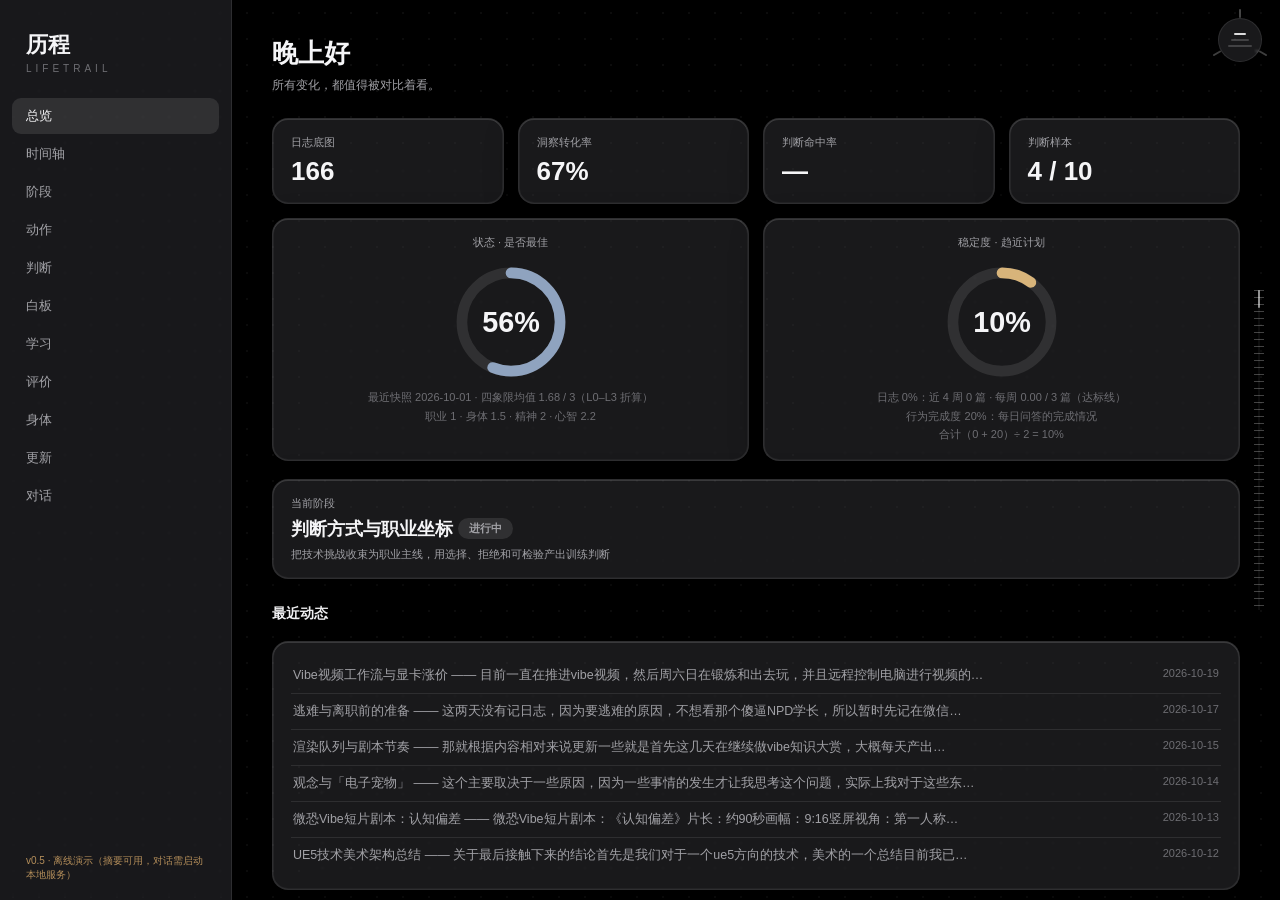
==== commit 3f590fdb: "评价：最新评价升级为「具体 + 重点标记 + 指引」 10-19 评价重写为约 1000 字（去标记 1009 字），点名日志日期与细节并区分「产出多 ≠ 判断多」；renderRevLatest 支" ====
--- a/lifetrail-web/public/index.html
+++ b/lifetrail-web/public/index.html
@@ -7,7 +7,7 @@
 <meta http-equiv="Expires" content="0">
 <title>历程 · LifeTrail</title>
 <meta name="lt-token" content="__LIFETRAIL_TOKEN__">
-<link rel="stylesheet" href="style.css?v=51">
+<link rel="stylesheet" href="style.css?v=52">
 </head>
 <body>
 <canvas class="sky-canvas" id="skyCanvas" aria-hidden="true"></canvas>
@@ -417,6 +417,6 @@
 
 <script src="glass.js?v=9"></script>
 <script src="sky.js?v=3"></script>
-<script src="app.js?v=80"></script>
+<script src="app.js?v=81"></script>
 </body>
 </html>
--- a/lifetrail-web/public/style.css
+++ b/lifetrail-web/public/style.css
@@ -609,7 +609,11 @@
   border-radius:999px;padding:2px 9px;font-weight:600}
 .rev-latest-h b{font-size:13px;color:var(--t1);font-weight:600}
 .rev-latest-since{font-size:11px;color:var(--t3);line-height:1.7}
-.rev-latest-verdict{font-size:12.5px;color:var(--t2);line-height:2;margin-top:12px}
+.rev-latest-verdict{font-size:13px;color:var(--t2);line-height:2.05;margin-top:12px}
+.rev-latest-verdict+.rev-latest-verdict{margin-top:10px}
+/* 评价重点标记：**…** 渲染为金色底纹高亮 */
+.rv-hl{background:linear-gradient(transparent 56%,rgba(var(--c-gold-rgb),.30) 56%);
+  color:var(--t1);font-weight:600;padding:0 1px;border-radius:2px}
 .rev-watch{margin-top:14px;border-top:1px solid var(--line);padding-top:12px}
 .rev-watch b{display:block;font-size:10.5px;color:var(--c-gold);letter-spacing:.7px;margin-bottom:8px}
 .rev-watch ul{list-style:none;display:flex;flex-direction:column;gap:7px}
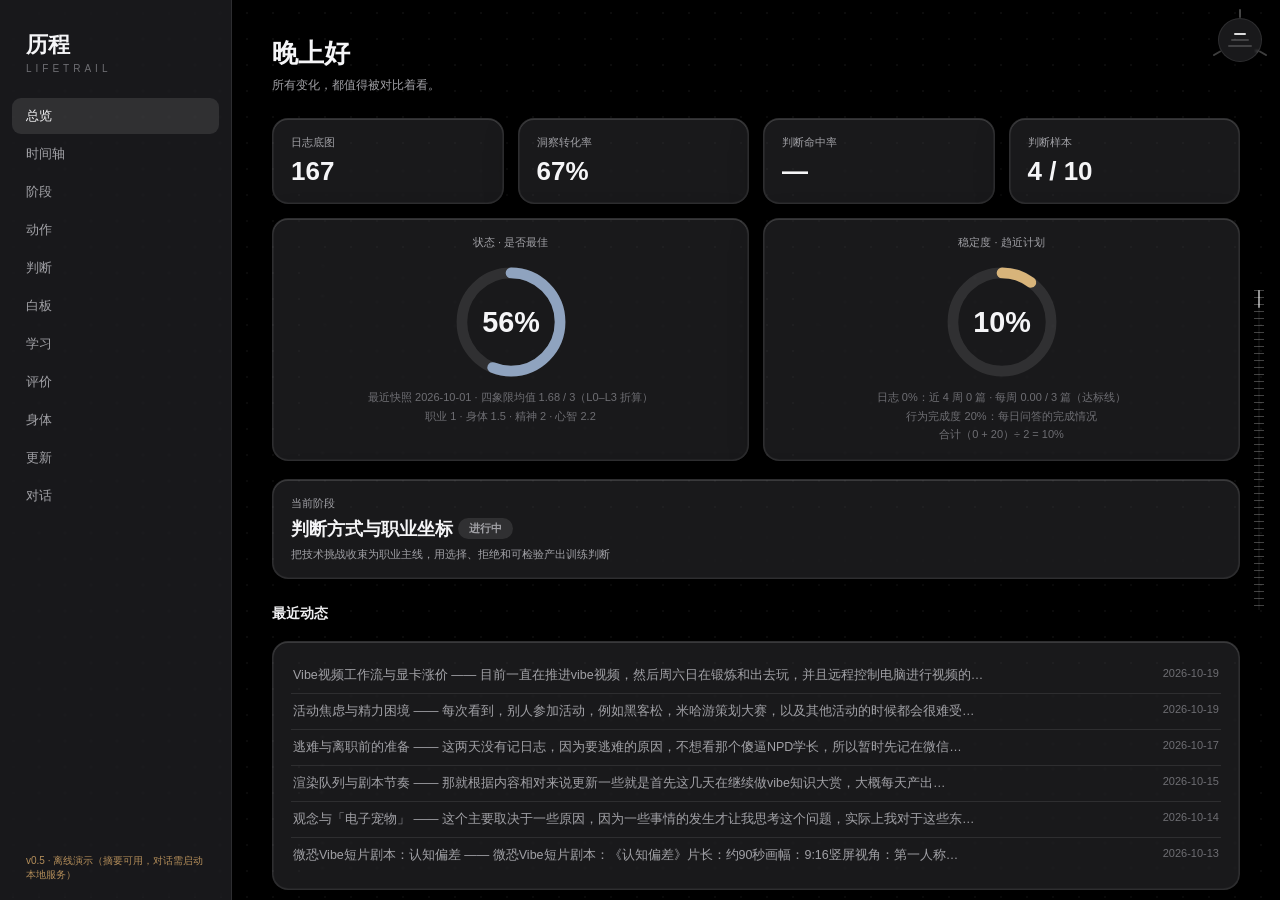
==== commit 5d391801: "﻿更新日志：新增 2026-10-19《活动焦虑与精力困境》，全站 166 → 167 - 落盘 10-19 重爬新增篇（同日第二篇）；索引层 / 数据地图 / 阶段说明 / AI 问答入口同步 - " ====
--- a/lifetrail-web/public/index.html
+++ b/lifetrail-web/public/index.html
@@ -31,7 +31,7 @@
       <button data-p="updates">更新</button>
       <button data-p="chat">对话</button>
     </nav>
-    <div class="foot">v0.5 · 纯本地数据</div>
+    <div class="foot">v0.6 · 纯本地数据</div>
   </aside>
 
   <main class="main">
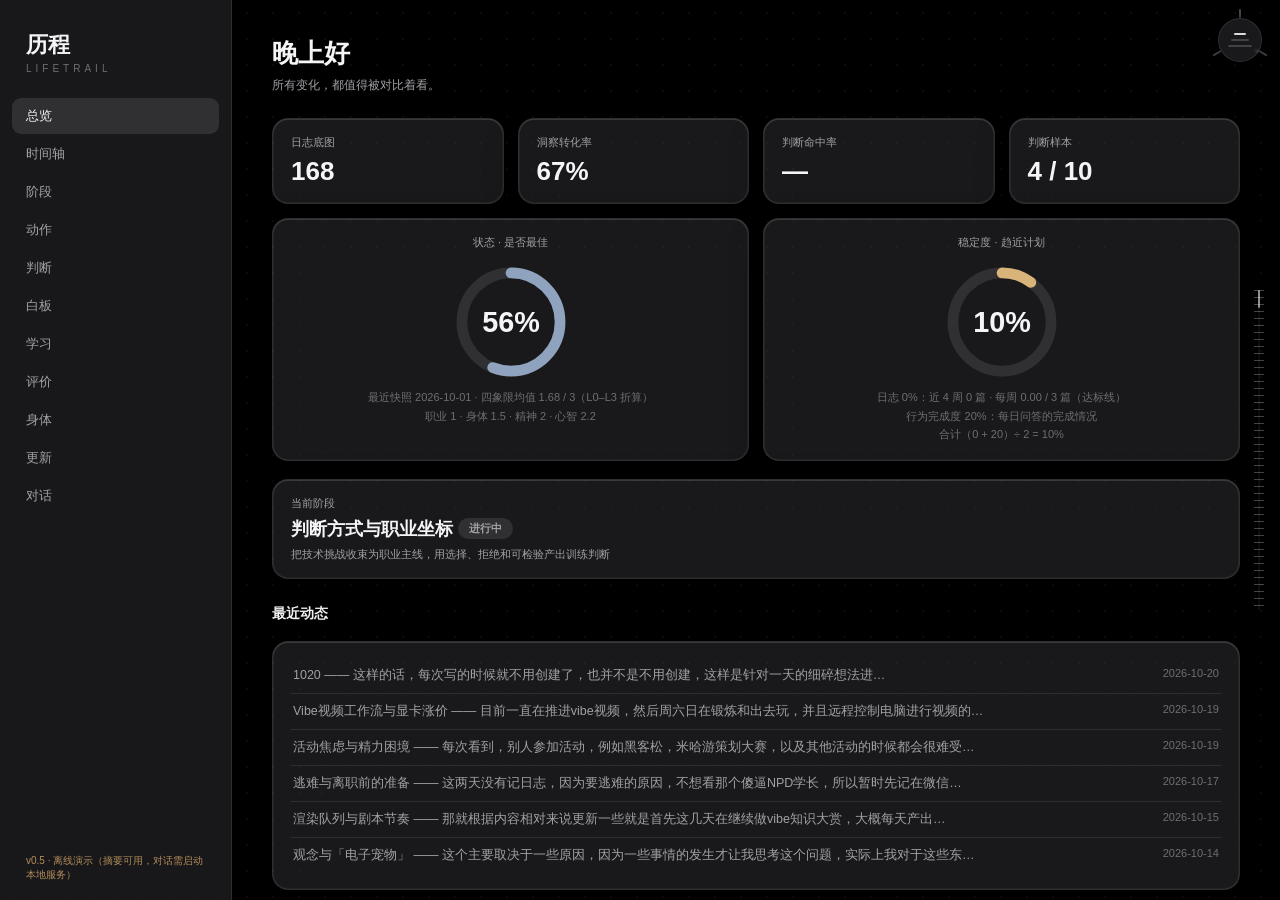
==== commit be73f2e9: "日志 · 新增《1020》；评价 1500 字 + 六项赋分；静态入口加锁 同步 167→168 篇（评论 60→68），索引/统计/知识库/阶段说明/model-brief 一并更新；评价新增 10" ====
--- a/lifetrail-web/public/index.html
+++ b/lifetrail-web/public/index.html
@@ -7,7 +7,7 @@
 <meta http-equiv="Expires" content="0">
 <title>历程 · LifeTrail</title>
 <meta name="lt-token" content="__LIFETRAIL_TOKEN__">
-<link rel="stylesheet" href="style.css?v=52">
+<link rel="stylesheet" href="style.css?v=53">
 </head>
 <body>
 <canvas class="sky-canvas" id="skyCanvas" aria-hidden="true"></canvas>
@@ -31,7 +31,7 @@
       <button data-p="updates">更新</button>
       <button data-p="chat">对话</button>
     </nav>
-    <div class="foot">v0.6 · 纯本地数据</div>
+    <div class="foot">v0.8 · 纯本地数据</div>
   </aside>
 
   <main class="main">
@@ -80,7 +80,7 @@
       <div class="card wide" data-glass id="yearDetail"></div>
 
       <h3 class="sec">全量分析 · 8 个转折点</h3>
-      <p class="sub" style="margin-bottom:12px">依据全部 <span data-lognum>166</span> 篇日志与 DLC 01–07 重排；红线＝结构性转折（有本人确认或硬事件），橙线＝过程性转折（以推断为主）。点任一条看该转折的时点、具体内容、原因与证据。</p>
+      <p class="sub" style="margin-bottom:12px">依据全部 <span data-lognum>168</span> 篇日志与 DLC 01–07 重排；红线＝结构性转折（有本人确认或硬事件），橙线＝过程性转折（以推断为主）。点任一条看该转折的时点、具体内容、原因与证据。</p>
       <div id="tpList" class="tp-list"></div>
 
       <h3 class="sec">逐条明细</h3>
@@ -124,7 +124,7 @@
 
       <div class="card wide" data-glass>
         <div class="k">发展阶段模型 · <span id="stageCount">11</span> 个可核验阶段</div>
-        <p class="sub" style="margin-top:6px">按 <span data-lognum>166</span> 篇原始日志与补回图片重新划分；每段列出关键证据、真正变化、尚未完成与解释边界。</p>
+        <p class="sub" style="margin-top:6px">按 <span data-lognum>168</span> 篇原始日志与补回图片重新划分；每段列出关键证据、真正变化、尚未完成与解释边界。</p>
         <div id="stageTheory" style="margin-top:12px"></div>
       </div>
 
@@ -257,7 +257,7 @@
 
     <section class="page" id="p-review">
       <h2 class="pt">评价</h2>
-      <p class="sub">一份不客气的体检报告 · 依据全部 <span data-lognum>166</span> 篇日志与 DLC 01–08 全量分析（AI 综合，非自评）</p>
+      <p class="sub">一份不客气的体检报告 · 依据全部 <span data-lognum>168</span> 篇日志与 DLC 01–08 全量分析（AI 综合，非自评）</p>
 
       <h3 class="sec">最新评价 · 随日志更新</h3>
       <div id="revLatest"></div>
@@ -417,6 +417,6 @@
 
 <script src="glass.js?v=9"></script>
 <script src="sky.js?v=3"></script>
-<script src="app.js?v=81"></script>
+<script src="app.js?v=82"></script>
 </body>
 </html>
--- a/lifetrail-web/public/style.css
+++ b/lifetrail-web/public/style.css
@@ -626,6 +626,53 @@
 .rev-latest-row:last-child{border-bottom:0}
 .rev-latest-row b{font-size:11.5px;color:var(--t1);font-weight:600;flex-shrink:0}
 .rev-latest-row span{font-size:11px;color:var(--t3);line-height:1.7}
+/* 历史评价：默认折叠成一行，点开看该次完整判断与要盯的事（保留，不丢） */
+.rev-past-row{cursor:pointer;border-radius:10px;border-bottom:1px solid var(--line)}
+.rev-past-row:last-child{border-bottom:0}
+.rev-past-row .rev-latest-row{border-bottom:0}
+.rev-past-row .rev-latest-row::before{content:"▸";font-size:10px;color:var(--t3);flex-shrink:0;transition:transform .2s}
+.rev-past-row:hover .rev-latest-row::before{color:var(--t2)}
+.rev-past-row.on .rev-latest-row::before{transform:rotate(90deg);color:var(--c-gold)}
+.rev-past-body{padding:2px 14px 12px}
+.rev-past-body .rev-latest-verdict{margin-top:8px}
+.rev-past-body .rev-watch{margin-top:10px}
+/* 承接上条：新评价显式带过仍开的事，避免旧指引被忘掉（迭代） */
+.rev-carry{margin-top:14px;border-top:1px dashed var(--line);padding-top:12px}
+.rev-carry b{display:block;font-size:10.5px;color:var(--t3);letter-spacing:.7px;margin-bottom:8px}
+.rev-carry ul{list-style:none;display:flex;flex-direction:column;gap:6px}
+.rev-carry li{font-size:11.5px;color:var(--t3);line-height:1.75;padding-left:13px;position:relative}
+.rev-carry li::before{content:"";position:absolute;left:0;top:8px;width:4px;height:4px;border-radius:50%;background:var(--t3)}
+
+/* 本次赋分：总分 + 六项分，带与上一条的加 / 减分 */
+.rev-score{margin-top:16px;border-top:1px dashed var(--line);padding-top:12px}
+.rev-score-h{display:flex;align-items:baseline;gap:10px;flex-wrap:wrap;margin-bottom:8px}
+.rev-score-h b{font-size:10.5px;color:var(--c-gold);letter-spacing:.7px}
+.rev-score-h span{font-size:10.5px;color:var(--t3)}
+.rev-score-total{display:flex;align-items:center;gap:10px;padding:8px 10px;border-radius:10px;
+  background:var(--w-03);border:1px solid var(--line)}
+.rev-score-total .rev-score-name{color:var(--t1);font-weight:600}
+.rev-score-total .rev-score-v{font-size:20px}
+.rev-score-list{list-style:none;margin-top:6px;display:grid;grid-template-columns:repeat(2,minmax(0,1fr));
+  gap:4px 18px}
+.rev-score-row{display:flex;align-items:center;gap:8px;padding:4px 2px}
+.rev-score-name{font-size:11.5px;color:var(--t2);width:66px;flex-shrink:0}
+.rev-score-bar{flex:1;min-width:26px;height:3px;border-radius:2px;background:var(--w-08);overflow:hidden}
+.rev-score-bar i{display:block;height:100%;border-radius:2px;
+  background:linear-gradient(90deg,rgba(var(--c-gold-rgb),.35),var(--c-gold))}
+.rev-score-v{font-size:12.5px;color:var(--t1);font-variant-numeric:tabular-nums;width:30px;text-align:right}
+.rev-score-end{font-size:10.5px;color:var(--t3)}
+/* 加减分：▲ 绿＝加分，▼ 红＝减分，· 灰＝持平 */
+.rev-delta{font-style:normal;font-size:11px;line-height:1;min-width:46px;text-align:right;
+  font-variant-numeric:tabular-nums;letter-spacing:.2px}
+.rev-delta i{font-style:normal;margin-right:3px}
+.rev-delta.up{color:var(--c-green)}
+.rev-delta.down{color:var(--c-red)}
+.rev-delta.flat,.rev-delta.none{color:var(--t3)}
+.rev-score-note{font-size:10px;color:var(--t3);margin-top:8px;line-height:1.6}
+@media(max-width:680px){
+  .rev-score-list{grid-template-columns:minmax(0,1fr)}
+  .rev-score-name{width:72px}
+}
 
 @media(prefers-reduced-motion:reduce){
   .rev-ring-arc{animation:none}
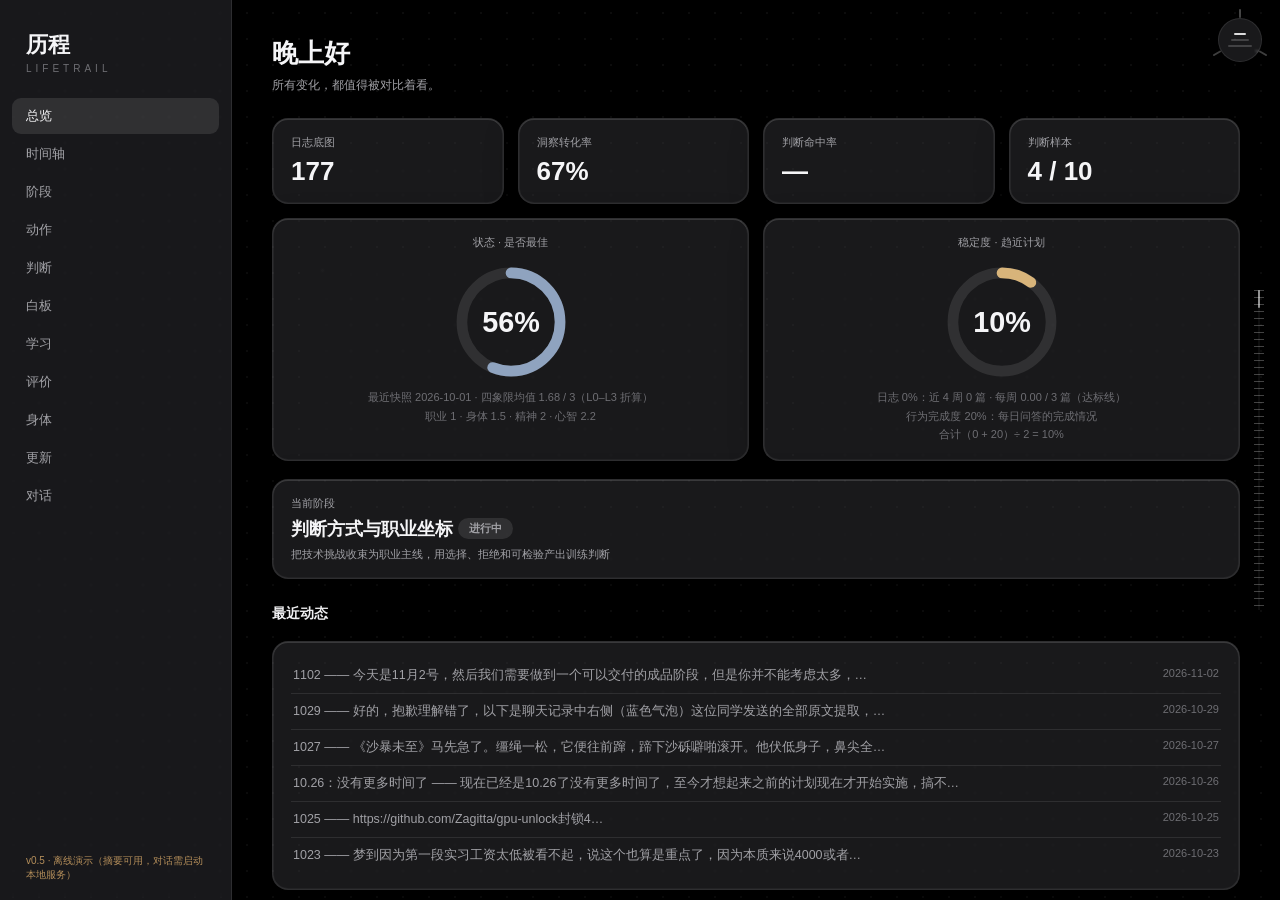
==== commit 7a1ff692: "评价 · 标准升级：每条 ≥2000 字 + 总结 + 答疑解惑 新增 summary 与 qa 字段与页面区块（历史条目无字段时不渲染）；最新 2026-11-02 条补到 2039 字并附 149" ====
--- a/lifetrail-web/public/index.html
+++ b/lifetrail-web/public/index.html
@@ -7,7 +7,7 @@
 <meta http-equiv="Expires" content="0">
 <title>历程 · LifeTrail</title>
 <meta name="lt-token" content="__LIFETRAIL_TOKEN__">
-<link rel="stylesheet" href="style.css?v=53">
+<link rel="stylesheet" href="style.css?v=54">
 </head>
 <body>
 <canvas class="sky-canvas" id="skyCanvas" aria-hidden="true"></canvas>
@@ -417,6 +417,6 @@
 
 <script src="glass.js?v=9"></script>
 <script src="sky.js?v=3"></script>
-<script src="app.js?v=82"></script>
+<script src="app.js?v=83"></script>
 </body>
 </html>
--- a/lifetrail-web/public/style.css
+++ b/lifetrail-web/public/style.css
@@ -620,6 +620,16 @@
 .rev-watch li{font-size:12px;color:var(--t2);line-height:1.8;padding-left:13px;position:relative}
 .rev-watch li::before{content:"";position:absolute;left:0;top:9px;width:4px;height:4px;
   border-radius:50%;background:rgba(var(--c-gold-rgb),.6)}
+/* 总结与答疑：每批评价的结论区与问答区 */
+.rev-sum{margin-top:14px;border-top:1px solid var(--line);padding-top:12px}
+.rev-sum b{display:block;font-size:10.5px;color:var(--c-gold);letter-spacing:.7px;margin-bottom:8px}
+.rev-sum p{font-size:12.5px;color:var(--t2);line-height:1.9}
+.rev-qa{margin-top:14px;border-top:1px dashed var(--line);padding-top:12px}
+.rev-qa b{display:block;font-size:10.5px;color:var(--t3);letter-spacing:.7px;margin-bottom:10px}
+.rev-qa-item{margin-bottom:11px}
+.rev-qa-q{font-size:12px;color:var(--t1);line-height:1.75;margin-bottom:4px}
+.rev-qa-a{font-size:12px;color:var(--t2);line-height:1.85}
+.rev-past-body .rev-sum,.rev-past-body .rev-qa{margin-top:10px}
 .rev-latest-past{margin-top:6px;border:1px solid var(--line);border-radius:14px;
   background:var(--glass);padding:4px 16px}
 .rev-latest-row{display:flex;gap:12px;align-items:baseline;padding:9px 0;border-bottom:1px solid var(--line)}
